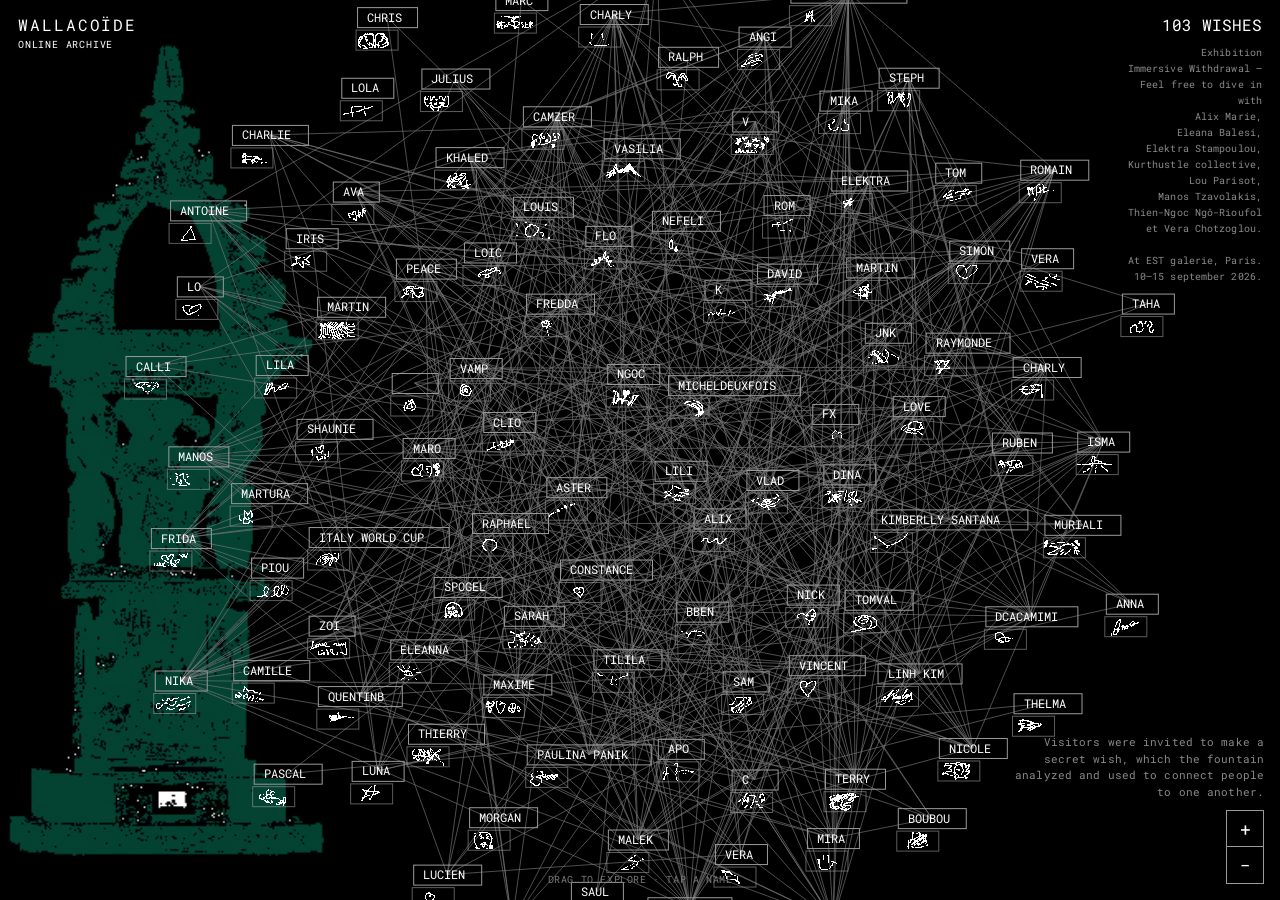
==== wallacoide/index.html @ bda1dd40 "Remove "THE WISHING FOUNTAIN" subtitle under the title Co-Authored-By: Claude Sonnet 5 <noreply@anth" ====
<!doctype html>
<html lang="en">
<head>
<meta charset="utf-8">
<meta name="viewport" content="width=device-width, initial-scale=1, maximum-scale=1, user-scalable=no">
<title>Wallacoïde — the wishing fountain</title>
<link rel="preconnect" href="https://fonts.gstatic.com" crossorigin>
<link rel="stylesheet" href="https://fonts.googleapis.com/css2?family=Roboto+Mono:wght@400;500&display=swap">
<style>
  :root { color-scheme: dark; }
  html, body { margin:0; padding:0; background:#000; color:#fff; overflow:hidden; height:100%; width:100%;
    font-family: "Roboto Mono", "Courier New", Consolas, Menlo, monospace; -webkit-tap-highlight-color: transparent; }
  #canvas { display:block; touch-action:none; cursor:grab; position:fixed; top:0; left:0; z-index:2; }
  #canvas.dragging { cursor:grabbing; }

  #titre {
    position:fixed; top:0; left:0; right:0; padding:14px 18px 10px;
    display:flex; justify-content:space-between; align-items:flex-start;
    pointer-events:none; z-index:5;
  }
  #titre h1 { margin:0; font-size:16px; font-weight:400; letter-spacing:0.12em; color:#fff; }
  #titre .sub { font-size:10px; color:#9a9a9a; letter-spacing:0.08em; margin-top:3px; }
  #titre .online { font-size:10px; color:#fff; letter-spacing:0.08em; margin-top:3px; }
  #compte { font-size:16px; color:#fff; text-align:right; white-space:nowrap; }
  #credits { font-size:10px; color:#8a8a8a; text-align:right; line-height:1.6; letter-spacing:0.01em;
    max-width:320px; margin-top:10px; }

  #fontaine {
    position:fixed; left:0; top:50%; transform:translateY(-50%);
    height:92vh; width:auto; max-width:42vw; object-fit:contain;
    pointer-events:none; z-index:1;
  }
  @media (max-width: 700px) {
    #fontaine { height:58vh; max-width:60vw; }
    #credits { max-width:170px; font-size:9px; }
  }

  #hint {
    position:fixed; bottom:14px; left:50%; transform:translateX(-50%);
    font-size:10px; color:#7a7a7a; letter-spacing:0.06em; pointer-events:none;
    transition:opacity .6s ease; z-index:5;
  }

  #note {
    position:fixed; bottom:100px; right:16px; z-index:5;
    font-size:11px; color:#8a8a8a; text-align:right; line-height:1.5;
    letter-spacing:0.01em; max-width:260px; pointer-events:none;
  }
  @media (max-width: 700px) {
    #note { max-width:160px; font-size:10px; bottom:90px; }
  }

  #zoom {
    position:fixed; bottom:16px; right:16px; z-index:5;
    display:flex; flex-direction:column; border:1px solid #9a9a9a;
  }
  #zoom button {
    width:36px; height:36px; background:#000; color:#fff; border:none;
    border-bottom:1px solid #9a9a9a; font-size:18px; font-family:inherit;
    cursor:pointer; display:flex; align-items:center; justify-content:center; padding:0;
  }
  #zoom button:last-child { border-bottom:none; }
  #zoom button:active { background:#9a9a9a; color:#000; }

  #panneau {
    position:fixed; inset:0; background:#000; z-index:10;
    display:none; flex-direction:column;
    -webkit-overflow-scrolling:touch;
  }
  #panneau.ouvert { display:flex; }
  #panneauScroll { flex:1; overflow-y:auto; padding:22px 22px 60px; }
  #panneauScroll::-webkit-scrollbar { width:0; }

  #retour {
    position:absolute; top:14px; left:14px; z-index:11;
    width:42px; height:42px; border:1px solid #9a9a9a; background:#000; color:#fff;
    font-size:18px; line-height:1; cursor:pointer; display:flex; align-items:center; justify-content:center;
  }
  #retour:active { background:#9a9a9a; color:#000; }

  .nomTitre { font-size:22px; letter-spacing:0.06em; text-align:center; margin:54px 0 26px; word-break:break-word; }

  .traceWrap { display:flex; justify-content:center; margin-bottom:34px; }
  #traceCanvas { border:1px solid #666; image-rendering: pixelated; }

  .sectionTitre { font-size:11px; letter-spacing:0.14em; color:#9a9a9a; text-align:center; margin:30px 0 16px; }

  .ligne { display:flex; align-items:baseline; justify-content:center; gap:14px; padding:9px 0;
    font-size:14px; letter-spacing:0.03em; color:inherit; text-decoration:none; cursor:pointer; }
  .ligne .n { text-align:right; min-width:0; }
  .ligne .p { font-size:17px; font-weight:400; min-width:44px; }
  .vide { text-align:center; color:#7a7a7a; font-size:12px; padding:10px 0 0; letter-spacing:0.08em; }

  .contact { text-align:center; font-size:11px; color:#8a8a8a; line-height:1.6;
    letter-spacing:0.02em; margin:0 auto 16px; max-width:340px; }

  .fontaine { text-align:center; margin-top:6px; }
  .fontaine .type { font-size:15px; margin-bottom:10px; }
  .fontaine .adr, .fontaine .com { font-size:13px; color:#9a9a9a; margin-bottom:4px; }
  .fontaine .gid { font-size:10px; color:#666; margin-top:14px; }

  @media (min-width: 620px) {
    #panneauScroll { max-width:520px; margin:0 auto; }
  }

  #contactOverlay {
    position:fixed; inset:0; background:rgba(0,0,0,0.8); z-index:20;
    display:none; align-items:center; justify-content:center; padding:20px;
  }
  #contactOverlay.ouvert { display:flex; }
  #contactBox { background:#000; border:1px solid #9a9a9a; padding:26px 22px; width:100%; max-width:360px; }
  #contactBox h2 { font-size:14px; font-weight:400; letter-spacing:0.08em; margin:0 0 10px; text-align:center; }
  #contactExplication { font-size:11px; color:#8a8a8a; text-align:center; line-height:1.5; margin:0 0 18px; }
  #contactBox label { display:block; font-size:10px; color:#9a9a9a; letter-spacing:0.08em; margin:14px 0 6px; }
  #contactBox input, #contactBox textarea {
    width:100%; background:#000; border:1px solid #666; color:#fff; font-family:inherit; font-size:13px;
    padding:8px; box-sizing:border-box;
  }
  #contactBox textarea { min-height:70px; resize:vertical; }
  #contactBox .boutons { display:flex; gap:10px; margin-top:18px; }
  #contactBox button {
    flex:1; background:#000; color:#fff; border:1px solid #9a9a9a; padding:10px; font-family:inherit;
    font-size:12px; letter-spacing:0.06em; cursor:pointer;
  }
  #contactBox button:active { background:#9a9a9a; color:#000; }
  #contactStatus { font-size:11px; color:#8a8a8a; text-align:center; margin-top:14px; min-height:14px; }
</style>
</head>
<body>

<canvas id="canvas"></canvas>

<img id="fontaine" src="[data-uri]" alt="">

<div id="titre">
  <div>
    <h1>WALLACOÏDE</h1>
    <div class="online">ONLINE ARCHIVE</div>
  </div>
  <div>
    <div id="compte"></div>
    <div id="credits">Exhibition<br>Immersive Withdrawal —<br>Feel free to dive in<br>
      with<br>
      Alix Marie,<br>
      Eleana Balesi,<br>
      Elektra Stampoulou,<br>
      Kurthustle collective,<br>
      Lou Parisot,<br>
      Manos Tzavolakis,<br>
      Thien-Ngoc Ngô-Rioufol<br>
      et Vera Chotzoglou.<br><br>
      At EST galerie, Paris.<br>
      10–15 september 2026.</div>
  </div>
</div>
<div id="hint">DRAG TO EXPLORE · TAP A NAME</div>
<div id="note">Visitors were invited to make a secret wish, which the fountain analyzed and used to connect people to one another.</div>
<div id="zoom">
  <button id="zoomIn" aria-label="zoom in">+</button>
  <button id="zoomOut" aria-label="zoom out">−</button>
</div>

<div id="panneau">
  <button id="retour" aria-label="back">‹</button>
  <div id="panneauScroll">
    <div class="nomTitre" id="pNom"></div>

    <div class="traceWrap"><canvas id="traceCanvas" width="200" height="120"></canvas></div>

    <div class="sectionTitre">RESONANCES WITH OTHERS</div>
    <div class="contact">Want to leave a message to the people you have the most resonance with — or find out if someone left one for you? Tap a name.</div>
    <div id="pMatchs"></div>

    <div class="sectionTitre">ATTRIBUTED FOUNTAIN</div>
    <div class="fontaine" id="pFontaine"></div>
  </div>
</div>

<div id="contactOverlay">
  <div id="contactBox">
    <h2 id="contactTitre"></h2>
    <div id="contactExplication">Your email and message will only reach this person if they've sent something too.</div>
    <label for="contactEmail">Your email</label>
    <input type="email" id="contactEmail" placeholder="you@email.com">
    <label for="contactMessage">Your message (optional)</label>
    <textarea id="contactMessage"></textarea>
    <div class="boutons">
      <button id="contactAnnuler" type="button">Cancel</button>
      <button id="contactEnvoyer" type="button">Send</button>
    </div>
    <div id="contactStatus"></div>
  </div>
</div>

<script>
const VOEUX = [
{"index":0,"nom":"LILI","trace_b64":"AAACAAAAAA4AAAAAOgAAAADiAAAAAIIDAAAAg14AAAAB4AMAgABAAwBsAMABAPyBcQAAjgAfAACQAeQDAGBogAMAMC/AAAD4sDsAAAyYDgAABgYAAAAADAEAAAAIAQAAAHgBAAAA0AMAAAAAAAAAAAAAAAAAAAAA","categories":[{"nom":"NATURE","pct":95},{"nom":"WORLDS FUTURE","pct":80},{"nom":"WORLD PEACE","pct":75},{"nom":"JUSTICE","pct":65},{"nom":"RESILIENCE","pct":50}],"fontaine":{"gid":450072165,"type":"FONTAINE BOIS","adresse":"CITE DEBERGUE","commune":"PARIS, 12TH ARRONDISSEMENT"}},
{"index":1,"nom":"ASTER","trace_b64":"AAAAAAAAAAAAAAAAAAAAAAAAEAAAAAAXAAAADAMAAABcAAAAABwAAAAAHAAAAIARAAAAwAAAAAAYAAAAADgAAAAAOAAAAAACAAAAgAIAAADgAAAAADAAAAAAEAAAAAAIAAAAAAwAAAAAAAAAAAAAAAAAAAAAAAAA","categories":[{"nom":"HAPPINESS","pct":100},{"nom":"JOY","pct":80},{"nom":"SELF LOVE","pct":60},{"nom":"PEACE","pct":50}],"fontaine":{"gid":450071497,"type":"FONTAINE PETILLANTE","adresse":"129S QUAI ANDRE CITROEN","commune":"PARIS, 15TH ARRONDISSEMENT"}},
{"index":2,"nom":"NGOC","trace_b64":"AAAAAAAAAAAAAAAAAAAAwAA3AADAA38AAIAHfwAAAAV/AAAADX8AAAANPwAAAAkfAACADA78AIAMDmYAgAhGNgCADAIUAMB8AxYAwPwBGgDAzh8LAMDGPw0AwMahBQDgw+ADAEDD4AIAYADwAwBAAHABAAAAIAEA","categories":[{"nom":"ABUNDANCE","pct":90},{"nom":"JOY","pct":80},{"nom":"CELEBRATION","pct":70},{"nom":"FREEDOM","pct":60}],"fontaine":{"gid":450071295,"type":"FONTAINE 2EN1","adresse":"QUAI DES CELESTINS","commune":"PARIS, 4TH ARRONDISSEMENT"}},
{"index":3,"nom":"ALIX","trace_b64":"AAAAAAAAAAAAAAAAAAAAAAAAAAAAAAAAAAAAAAAAAAAAAAAAGAAAAAA+4IABACLwwAAAI5hAAIAghCAAgGCGMAAAwIEZAAAAAA8AAAAAAAAAAAAAAAAAAAAAAAAAAAAAAAAAAAAAAAAAAAAAAAAAAAAAAAAAAAAA","categories":[{"nom":"ROMANTIC LOVE","pct":100}],"fontaine":{"gid":450077529,"type":"FONTAINE BOIS","adresse":"RUE MOUNET SULLY","commune":"PARIS, 20TH ARRONDISSEMENT"}},
{"index":4,"nom":"CLIO","trace_b64":"AAAAAAAAAAAAAAAAAAAAAAAAAAAAAAAIAAAAABgAAACAeAAAAMZ4AAAMjn4AAAzKGQAABL4JAAAEiw0AAMSKBwAAbI4AAAAc7AAAAA88AACAEQAAAMBgAwAAcMABAAAQAAAAAAAAAAAAAAAAAAAAAAAAAAAAAAAA","categories":[{"nom":"ROMANTIC LOVE","pct":100},{"nom":"HEALTH","pct":100},{"nom":"HUMANITY","pct":90},{"nom":"UNITY","pct":80},{"nom":"WORLD PEACE","pct":70},{"nom":"HOPE","pct":60}],"fontaine":{"gid":450072550,"type":"FONTAINE BOIS","adresse":"RUE DE JESSAINT","commune":"PARIS, 18TH ARRONDISSEMENT"}},
{"index":5,"nom":"MICHELDEUXFOIS","trace_b64":"AAAAAAAAAAAGAAAAwB8AAAB8cAAAAA7gAAAAA48BAACPOAMAALhjAgAA4M4GAACAmwUAAAA3BQAAAHwHAAAA8AYAAADgBAAAAOAEAAAAwAQAAADADwAAAMAPAAAAwA4AAADABwAAAPADAAAAWAEAAADAAAAAAEAA","categories":[{"nom":"CREATIVITY","pct":90},{"nom":"HOME","pct":85},{"nom":"FRIENDSHIP","pct":80},{"nom":"FAMILY","pct":60},{"nom":"IMAGINATION","pct":50}],"fontaine":{"gid":450085574,"type":"BORNE FONTAINE","adresse":"5 PLACE DU COLONEL FABIEN","commune":"PARIS, 19TH ARRONDISSEMENT"}},
{"index":6,"nom":"CONSTANCE","trace_b64":"AAAAAAAAAAAAAAAAAAAAAAAAAAAAACAAAAAAewAAAMDPAAAAYIwAAABggAAAAGCAAAAAQIgAAADAnAAAAIDBAAAAAEMAAAAAZgAAAAAsAAAAADgAAAAAGAAAAAAQAAAAAAAAAAAAAAAAAAAAAAAAAAAAAAAAAAAA","categories":[{"nom":"ROMANTIC LOVE","pct":100},{"nom":"CONNECTION","pct":60},{"nom":"HOPE","pct":40}],"fontaine":{"gid":450071236,"type":"FONTAINE POING D EAU","adresse":"50 BOULEVARD DAVOUT","commune":"PARIS, 20TH ARRONDISSEMENT"}},
{"index":7,"nom":"FREDDA","trace_b64":"AAAAAAAAAAAAAAAAAAAAAAA4AAAAAP4AAAAA9wAAAIBXAAAAgNwCAACAgQAAAADBAAAAAGEAAAAAvwEAAADsAAAAADAAAAAAEAAAAAAAAAAAAAAAAAAAIAAAAAAgAAAAACAAAAAAAAAAAAAAAAAAAEAAAAAAQAAA","categories":[{"nom":"ROMANTIC LOVE","pct":90},{"nom":"SELF LOVE","pct":75},{"nom":"IMAGINATION","pct":60},{"nom":"DREAM","pct":50}],"fontaine":{"gid":450085471,"type":"FONTAINE 2EN1","adresse":"RUE ARISTIDE MAILLOL","commune":"PARIS, 15TH ARRONDISSEMENT"}},
{"index":8,"nom":"VLAD","trace_b64":"AAAAwAAAAACAAQAAAAABAAAAAAEAAABgAAAYAjgAAAYGBgGAAfwBA+AA7gABwAD+gwCABwvDAAAMmSEAAJDwHAAAsB8HAABgUEAAAMDwMAAAgDkfAAAAbgAAAABAAAAAAEAAAAAAwAAAAAAAAAAAAAAAAAAAAAAA","categories":[{"nom":"AMBITION","pct":95},{"nom":"SUCCESS","pct":90},{"nom":"GROWTH","pct":80},{"nom":"STRENGTH","pct":75},{"nom":"COURAGE","pct":70}],"fontaine":{"gid":450072168,"type":"FONTAINE BOIS","adresse":"PARC DE BERCY","commune":"PARIS, 12TH ARRONDISSEMENT"}},
{"index":9,"nom":"RAPHAEL","trace_b64":"AAAAAAAAAAAAAACABwAAAOAfAAAAYHgAAAAwQAAAABjAAAAAGIABAAAIAAEAAAgAAQAADAABAAAEAAEAAAwAAQAACIABAAAIgAAAABjAAAAAMGAAAABgMAAAAMAfAAAAAAAAAAAAAAAAAAAAAAAAAAAAAAAAAAAA","categories":[{"nom":"CALM","pct":95},{"nom":"PEACE","pct":90},{"nom":"BALANCE","pct":80},{"nom":"SILENCE","pct":75},{"nom":"HEALING","pct":60}],"fontaine":{"gid":450071284,"type":"FONTAINE ARCEAU","adresse":"12F PLACE DE LA REPUBLIQUE","commune":"PARIS, 10TH ARRONDISSEMENT"}},
{"index":10,"nom":"K","trace_b64":"AAAAAAAAAAAAAAAAAAAAAAAAAAAAAAAAAAAAAAAAAAAAAAAAgAEAAACAAAIAAIAAAgAAgAADAGBIADEA8EzyOQCAah8JAJgxgQAACCCAAAAIIAAAAAAAAAAAAAAAAAAAAAAAAAAAAAAAAAAAAAAAAAAAAAAAAAAA","categories":[{"nom":"ART","pct":90},{"nom":"CREATIVITY","pct":70},{"nom":"TRAVEL","pct":60},{"nom":"EXPLORATION","pct":50}],"fontaine":{"gid":450071810,"type":"FONTAINE BOIS","adresse":"11F RUE DE NAVARRE","commune":"PARIS, 5TH ARRONDISSEMENT"}},
{"index":11,"nom":"BBEN","trace_b64":"AAAAAAAAAAAAAAAAAAAAAAAAAAAAAAAAAAAAAAAAAAAUAABggN8BACDBAAcAAEQADAAAbAAQAAAwAAAAADAfAAAAEOADAAAQAAAAAAgAAAAAAAAAAAAAAAAAAAAAAAAAAAAAAAAAAAAAAAAAAAAAAAAAAAAAAAAA","categories":[{"nom":"MONEY","pct":100}],"fontaine":{"gid":450071237,"type":"FONTAINE POING D EAU","adresse":"66 BOULEVARD DAVOUT","commune":"PARIS, 20TH ARRONDISSEMENT"}},
{"index":12,"nom":"VAMP","trace_b64":"AAAAAAAAAAAAAABgAAAAAHAAAAAAmAEAAADoBwAAAGwMAAAANAgAAACUEQAAANQTAAAAVDIAAADcIgAAANQzAAAANBMAAADkEQAAAAwYAAAAOAgAAADgDwAAAAAAAAAAAAAAAAAAAAAAAAAAAAAAAAAAAAAAAAAA","categories":[{"nom":"ABUNDANCE","pct":100},{"nom":"MONEY","pct":80},{"nom":"SECURITY","pct":70}],"fontaine":{"gid":450072560,"type":"FONTAINE BOIS","adresse":"SQUARE DE LA BUTTE DU CHAPEAU ROUGE","commune":"PARIS, 19TH ARRONDISSEMENT"}},
{"index":13,"nom":"FX","trace_b64":"AAAAAAAAAAAAAAAAAAAAAACAAAAAAEABAAAAIBgAAAAgHAAAABAkAAAAAAAAAAAQIAAAABAgAAAAECAAAAAQIAAAABAAAAAAMAAAAAAAAAAAAAAAAAAAAAAAAAAAAAAAAAAAAAAAAAAAAAAAAAAAAAAAAAAAAAAA","categories":[{"nom":"DISCOVERY","pct":90},{"nom":"CURIOSITY","pct":85},{"nom":"MEANING OF LIFE","pct":75},{"nom":"TRUTH","pct":60},{"nom":"HOME","pct":50}],"fontaine":{"gid":450085263,"type":"FONTAINE 2EN1","adresse":"100 RUE DE LA FONTAINE AU ROI","commune":"PARIS, 11TH ARRONDISSEMENT"}},
{"index":14,"nom":"SARAH","trace_b64":"AAAAAAAAABAAAMAAEAAAwAMQAAAABh8CAAAEAQIAAHADAgAA0AYhAADwgGEAAGaAIAAAhEEwBAAEZhgGAIQPBA4AhAkGCgAEZYQMAAK/wBzwA7BANhAA4MACEAAggAMQICAIABAgMBgAMDwfIAAgDAVAAGAEAQAA","categories":[{"nom":"MUSIC","pct":100},{"nom":"AMBITION","pct":90},{"nom":"SUCCESS","pct":80},{"nom":"FREEDOM","pct":75},{"nom":"DREAM","pct":70},{"nom":"CREATIVITY","pct":60}],"fontaine":{"gid":450071920,"type":"FONTAINE BOIS","adresse":"2B RUE ROBERT BLACHE","commune":"PARIS, 10TH ARRONDISSEMENT"}},
{"index":15,"nom":"FLO","trace_b64":"AAAAAAAAAAAAAAAAEAAAAAAYAAAAABgAAAAAHAAAAAAUAAAAABQAAAAAzAAAACBMAAAA4OwAAADgugAAAM5jAAAAjmEGAADKYAcAAE7gBwAAbIACAAA8gAAAgByAAADAB4ABAMABABEAAAAAHgAAAAAGAAAAAAAA","categories":[{"nom":"KNOWLEDGE","pct":90},{"nom":"UNDERSTANDING","pct":85},{"nom":"CURIOSITY","pct":80},{"nom":"UNCERTAINTY","pct":75},{"nom":"HOPE","pct":70},{"nom":"WISDOM","pct":65},{"nom":"AMBITION","pct":60}],"fontaine":{"gid":450072166,"type":"FONTAINE BOIS","adresse":"40F BOULEVARD DE LA BASTILLE","commune":"PARIS, 12TH ARRONDISSEMENT"}},
{"index":16,"nom":"NICK","trace_b64":"AAAAAAAAAAAHAAAAgA0AAADACAAAACAIAAAAIBAAAOARHAAAGBsUAAAMDhIAAAQ8FwAABAgfAAAMAAgAAPAHCgAAAAwHAAAAGAcAAADgAwAAAKAAAAAAQAAAAABAAAAAACAAAAAAQAAAAABgAAAAAAAAAAAAAAAA","categories":[{"nom":"ROMANTIC LOVE","pct":90}],"fontaine":{"gid":450072209,"type":"FONTAINE BOIS","adresse":"57F RUE DE CROULEBARBE","commune":"PARIS, 13TH ARRONDISSEMENT"}},
{"index":17,"nom":"MARO","trace_b64":"AAAAAAAAAAAADgAAAMALAAAOQA8AAAvAGwAAic8XAIAI2R8AmAjQDwBsiBEHAMaIEQcAwoQwBACCBBAcAAMCER4AAwITHwADAhAPAAIDGAwABgIIBQD8AwgHAAAGhAMAAAwEAAAAAAAAAAAAAAAAAAAAAAAAAAAA","categories":[{"nom":"ROMANTIC LOVE","pct":100},{"nom":"CONNECTION","pct":70},{"nom":"KINDNESS","pct":60}],"fontaine":{"gid":450080640,"type":"FONTAINE BOIS","adresse":"RUE D ALSACE","commune":"PARIS, 10TH ARRONDISSEMENT"}},
{"index":18,"nom":"DAVID","trace_b64":"AAAAAAIAAAAAAwAAAIADAACA4gcAAIj/BQAA7D8AAAD+DwAAAP0BAAACHwAAgIcHAAAAvgcAAADEAwAAACwHAAAADAcAAADuAQAAgD0BAADAEwEAAAAwAQAAALAAAAAAgAAAAACAAAAAAIAAAAAAAAAAAAAAAAAA","categories":[{"nom":"TRAVEL","pct":95},{"nom":"ADVENTURE","pct":85},{"nom":"EXPLORATION","pct":75},{"nom":"FREEDOM","pct":60}],"fontaine":{"gid":450071872,"type":"FONTAINE BOIS","adresse":"PLACE DE LA REP DOMINICAINE","commune":"PARIS, 8TH ARRONDISSEMENT"}},
{"index":19,"nom":"TILILA","trace_b64":"MAAAAARgAAAABMADAAAGAAQAAAMAAAjgAAAACBgAAAAIBAAAAAQDAAAAhAAAAABEAAAAAAQAAAAABAAAAAAEAAAAAAIAAAAAjAAAAAAEAAAAAAAAAAAAAAAAAAAAAAAAAAAAAAAAAAAAAAAAAAAAAAAAAAAAAAAA","categories":[{"nom":"SUCCESS","pct":100},{"nom":"AMBITION","pct":80},{"nom":"ABUNDANCE","pct":60}],"fontaine":{"gid":450072169,"type":"FONTAINE BOIS","adresse":"PARC DE BERCY","commune":"PARIS, 12TH ARRONDISSEMENT"}},
{"index":20,"nom":"LOIC","trace_b64":"AAAAAAAAAADAAQAAALgBAAAAmAEAAMCNAQAAcMcPAAAscAgAAAQYCAAAAwwQAIAABxgAwP0BAADAIwEAAEBhAQAAwCADAAAA4AEAAABgAQAAAAAAAAAAAAAAAAAAAAAAAAAAAAAAAAAAAAAAAAAAAAAAAAAAAAAA","categories":[{"nom":"NATURE","pct":90},{"nom":"ANIMALS","pct":90},{"nom":"EXPLORATION","pct":80},{"nom":"ADVENTURE","pct":70},{"nom":"CURIOSITY","pct":60},{"nom":"FREEDOM","pct":50}],"fontaine":{"gid":450071823,"type":"FONTAINE BOIS","adresse":"SQUARE TARAS CHEVTCHENKO","commune":"PARIS, 6TH ARRONDISSEMENT"}},
{"index":21,"nom":"DINA","trace_b64":"AAAAAAAAAAAAAAAAgAAAAADggAPwgJ/AAsAAgHgCcABDJAJYmEEkAiz6QDICAD5HEgMA/EEGAQBcQIQBQPwgiABAOiGwAEA7I+4GYDkgCw+gZyCJPeBsgAxnYEAABAYAAAAEBAAAAAAAAAAAGAAAAAAQAAAAAAAA","categories":[{"nom":"ROMANTIC LOVE","pct":100},{"nom":"BEAUTY","pct":70},{"nom":"CONNECTION","pct":60},{"nom":"DREAM","pct":50},{"nom":"ETERNITY","pct":40}],"fontaine":{"gid":450025566,"type":"FONTAINE BOIS","adresse":"18F ROUTE CEINTURE LAC DAUMESNIL","commune":"PARIS, 12TH ARRONDISSEMENT"}},
{"index":22,"nom":"SPOGEL","trace_b64":"AAAAAAAAAAAAAAAAHwAAAMBxAAAAYMABAAAggAEAADAAAwAAEAwCAADYHwQAAGgXBAAA6B0MAADIBAgAAAhwCAAACH4IAADI6wgAAMj6GAAA2B8YAABY1xkAABhvGQAAeHsLAACccQcAAJgxAgAAmAEAAAAAAAAA","categories":[{"nom":"UNIVERSE","pct":90},{"nom":"HOPE","pct":85},{"nom":"WORLDS FUTURE","pct":80},{"nom":"FEAR","pct":75},{"nom":"KNOWLEDGE","pct":65},{"nom":"TRUTH","pct":60}],"fontaine":{"gid":450071753,"type":"FONTAINE BOIS","adresse":"SQUARE JEAN XXIII","commune":"PARIS, 4TH ARRONDISSEMENT"}},
{"index":23,"nom":"NEFELI","trace_b64":"AAAAAAAAAAAAAAAAAAAAAAAAAAAAAAAAAAAACAAAAAAIAAAAABwAAAAAHAAAAAAWAAAAABIAAAAAEgAAAAASAAAAABIAAAAAEgAAAAASAQAAAJIBAAAAlgEAAACcAQAAAMADAAAAwAMAAADAAQAAAIABAAAAAAAA","categories":[{"nom":"JUSTICE","pct":95},{"nom":"COMMUNITY","pct":90},{"nom":"ABUNDANCE","pct":90},{"nom":"EQUALITY","pct":85},{"nom":"HUMANITY","pct":85},{"nom":"UNITY","pct":80},{"nom":"KINDNESS","pct":75},{"nom":"NATURE","pct":70},{"nom":"HEALTH","pct":65}],"fontaine":{"gid":450071235,"type":"FONTAINE POING D EAU","adresse":"111 RUE SAINT BLAISE","commune":"PARIS, 20TH ARRONDISSEMENT"}},
{"index":24,"nom":"SAM","trace_b64":"AAAAAAAAAAAAAADg7w4AADC4DwAAEJAMAAAQEA4AAAAYDgAACAwfAAAIBhUAAAQGEQAABpcZAAAG/QgAwIMZBgAA4AwCAAAwxgAAgB0jAAAADxEAAAAHGQAAAIMNAAAAgQQAAACjBgAAACYCAAAAVAMAAAAYAQAA","categories":[{"nom":"FREEDOM","pct":95},{"nom":"ADVENTURE","pct":90},{"nom":"NATURE","pct":85},{"nom":"ANIMALS","pct":85},{"nom":"ESCAPE","pct":80},{"nom":"DREAM","pct":75},{"nom":"EXPLORATION","pct":70}],"fontaine":{"gid":450072303,"type":"FONTAINE BOIS","adresse":"RUE DES THERMOPYLES","commune":"PARIS, 14TH ARRONDISSEMENT"}},
{"index":25,"nom":" ","trace_b64":"AAAAAAAAAAAAAAAAAAAAAAAYAAAAAB0AAAAANwAAAMA3AAAAYDwAAABgbgAAACBLAAAAMMkAAACQiAAAAJCYAAAA2JgAAADYzAAAANBHAAAAEHAAAAAwGAAAAOAPAAAAAAAAAAAAAAAAAAAAAAAAAAAAAAAAAAAA","categories":[{"nom":"ROMANTIC LOVE","pct":50},{"nom":"FRIENDSHIP","pct":50},{"nom":"FAMILY","pct":50},{"nom":"CHILDREN","pct":50},{"nom":"PARENTS","pct":50}],"fontaine":{"gid":450072575,"type":"FONTAINE BOIS","adresse":"PARC DES BUTTES CHAUMONT","commune":"PARIS, 19TH ARRONDISSEMENT"}},
{"index":26,"nom":"JNK","trace_b64":"AAAAAAAAAAAAAAAAAAAAAAAQAAAABjAAAAAPYAAAgDNAAACAIsAAAIDGogAAYIbZAgDgT4IMAEA+gjAAADiMQAAAMJCAABhwUAADAPBQAAIAUCEAAgDgIQACAOAjAAAA4HMAAIAgTwAAgBgAAACADAAAAAAAAAAA","categories":[{"nom":"WORLD PEACE","pct":100},{"nom":"PEACE","pct":90},{"nom":"UNITY","pct":85},{"nom":"HUMANITY","pct":80},{"nom":"SOLIDARITY","pct":75},{"nom":"HOPE","pct":70}],"fontaine":{"gid":450072164,"type":"FONTAINE BOIS","adresse":"CITE DEBERGUE","commune":"PARIS, 12TH ARRONDISSEMENT"}},
{"index":27,"nom":"MAXIME","trace_b64":"AAAAAAAAAAAAAAAAAAAA8OMDAAAwZgIAAHAsDAAA+C0+8AB4J2aoATgmQygBICcgIAH4IyAkDfAgICQd4CAgphWgQRD+FSBBEJIgQMEQkiTggRi2HOCACOwYwIAFcADAAAIwAAAAAgAAAAAAAAAAAAAAAAAAAAAA","categories":[{"nom":"ROMANTIC LOVE","pct":100},{"nom":"CONNECTION","pct":60},{"nom":"HOPE","pct":50},{"nom":"DREAM","pct":30}],"fontaine":{"gid":450077722,"type":"FONTAINE BOIS","adresse":"AVENUE TRANSVERSALE","commune":"PARIS, 14TH ARRONDISSEMENT"}},
{"index":28,"nom":"LOUIS","trace_b64":"AAAAAAAAAAAAAAAwAAAACAAAAAAMAAwAAhgADwADEABzAAEQwIEAABDgAAEAAGAAAwAAMAACAAAwAAIAABAAAgAAEAADAAAQAAEAABCAOQAAEIBgAAAQQEAAADBgQAAYIDBgAABgDmAAAMADIAAAAAAAGAAAACAY","categories":[{"nom":"DISCOVERY","pct":95},{"nom":"EXPLORATION","pct":90},{"nom":"CURIOSITY","pct":85},{"nom":"ADVENTURE","pct":80},{"nom":"DREAM","pct":75},{"nom":"HOPE","pct":70},{"nom":"INDEPENDENCE","pct":60},{"nom":"IMAGINATION","pct":55}],"fontaine":{"gid":450071756,"type":"FONTAINE BOIS","adresse":"21 RUE DES BLANCS MANTEAUX","commune":"PARIS, 4TH ARRONDISSEMENT"}},
{"index":29,"nom":"TOMVAL","trace_b64":"AAAAAAAAAAAAAAAAfwAAAGDZAwAAOA8OAACMeRgAAMTAMAAAZLxgAAAiYkMAACJDggAAI2CGAABDIIQAAMMxhAAABg+EAAAMAIQAABwAhgAAMADCAABgAGIAAIABOQAAAN4HAAAA8AMAAIAfAAAA/AAAAMAHAAAA","categories":[{"nom":"AMBITION","pct":95},{"nom":"SUCCESS","pct":90},{"nom":"LEGACY","pct":60}],"fontaine":{"gid":450025542,"type":"FONTAINE BOIS","adresse":"AVENUE DE GRAVELLE","commune":"PARIS, 12TH ARRONDISSEMENT"}},
{"index":30,"nom":"ITALY WORLD CUP","trace_b64":"AAAAAAAAAAAAAAAAADgAAAAYJgAAgGcgAABgwCAAABCAIAAAiIcgAABoyycAAKT/LQAA8N8ZAADKzRgAAAmrCAAAiaUMAIB4ZAQAgCBTAACAgFEAAIBgMAAAAB8wAAAAADAAAAAAAAAAAAAAAAAAAAAAAAAAAAAA","categories":[{"nom":"CELEBRATION","pct":90},{"nom":"JOY","pct":80},{"nom":"ADVENTURE","pct":70},{"nom":"AMBITION","pct":60}],"fontaine":{"gid":450071822,"type":"FONTAINE BOIS","adresse":"91B RUE DU MONTPARNASSE","commune":"PARIS, 6TH ARRONDISSEMENT"}},
{"index":31,"nom":"ROM","trace_b64":"AAAAHAAAAAAGAAAABAMAAADAAAAA4GAAAAAgGAAAAG4OAAAA/wEAAABBAAAAAEEAAAAAQAAAAAAAAAAAAAAAAAAAAAAAAAAA4QMAAAAfBgAAAAAEAAAAAAAAAAAAAAAAAAAAAAAAAAAAAAAAAAAAAAAAAAAAAAAA","categories":[{"nom":"NOSTALGIA","pct":50},{"nom":"GRIEF","pct":40},{"nom":"LONELINESS","pct":30}],"fontaine":{"gid":450071809,"type":"FONTAINE BOIS","adresse":"RUE DES ARENES","commune":"PARIS, 5TH ARRONDISSEMENT"}},
{"index":32,"nom":"APO","trace_b64":"AAAOAAAAAAgAAAAACQAAAAAIAAAAAAgAAAAABAAAAAMAAAAAAQQAAAABBAAAAAEAAAAAAYRbAEABKkAPIAEEAAYgAgDQAaAHBAoAgAECAACAAAAAAMAABAAAQAAAAABAAAQAAGAABAAAYAAAAABgAAQAAAAACAAA","categories":[{"nom":"PEACE","pct":100},{"nom":"CALM","pct":90},{"nom":"BALANCE","pct":80},{"nom":"SILENCE","pct":70},{"nom":"WORLD PEACE","pct":65}],"fontaine":{"gid":450071918,"type":"FONTAINE BOIS","adresse":"SQUARE ALBAN SATRAGNE","commune":"PARIS, 10TH ARRONDISSEMENT"}},
{"index":33,"nom":"PEACE","trace_b64":"AAAAAAAAAAAAAAAAAAAAAAAAAAAAwAcAAAD4CwAAADzCBwAA/n0PAACfBw0AgAUBBACA1AEEAACMAwYAgNz+AQAARYYHAAAXBw4AAB4FCQAAAQwIAIABmQwAwADxBwBgAMMAADgABgAAAAAAAAAAAAAAAAAAAAAA","categories":[{"nom":"ROMANTIC LOVE","pct":100},{"nom":"CONNECTION","pct":70},{"nom":"KINDNESS","pct":60}],"fontaine":{"gid":450071811,"type":"FONTAINE BOIS","adresse":"19F SQUARE PAUL LANGEVIN","commune":"PARIS, 5TH ARRONDISSEMENT"}},
{"index":34,"nom":"LOVE","trace_b64":"AAAAAAAAAPABAAAADB4AAAAGHwAAAAMIAACAARgAACABGAAAmAAYAACEACQAAKIANAAA0QF0AACRP3gAAEnsDwAAxHMAAAB+gAAAADAAAwAA4AsEAAAA9BgAAAAAPwAAAAAwAAAAAAAAAAAAAAAAAAAAAAAAAAAA","categories":[{"nom":"ROMANTIC LOVE","pct":100},{"nom":"MONEY","pct":80}],"fontaine":{"gid":450072079,"type":"FONTAINE BOIS","adresse":"PARC DE BAGATELLE","commune":"PARIS, 16TH ARRONDISSEMENT"}},
{"index":35,"nom":"ELEANNA","trace_b64":"AAAAAAAAAAAAAAAQAAAAwBAYAACAIQgAAAAhCAAAAEIEBAAABAQGAAAMgAEAAJgHAAAA8B8AAABAMAAAAEAhfAAAACgAAADASQAAgAdHAAAAAH8AAAAAAAAAAEAAAAAAYAACAAAwAAIAAAgEBAAAAAAAAAAAAAAA","categories":[{"nom":"HAPPINESS","pct":100},{"nom":"JOY","pct":90},{"nom":"PEACE","pct":60}],"fontaine":{"gid":450080155,"type":"FONTAINE PETILLANTE","adresse":"BOULEVARD VOLTAIRE","commune":"PARIS, 11TH ARRONDISSEMENT"}},
{"index":36,"nom":"VASILIA","trace_b64":"AAAAAAAAAAACAAAAAAYAABgABwAAGIAHAAAUwA8AABzADwAAHOAfAAA69D8AADb/PwAAf+97AIDn/3kAwOb38QB4zxvgAZh/DKAD4A8A4AL4AgCABuwCAAAMfAAAABhgAAAAEDAAAAAAAAAAAAAAAAAAAAAAAAAA","categories":[{"nom":"FREEDOM","pct":100},{"nom":"INDEPENDENCE","pct":90},{"nom":"PEACE","pct":70},{"nom":"ESCAPE","pct":60},{"nom":"STRENGTH","pct":50}],"fontaine":{"gid":450072350,"type":"FONTAINE BOIS","adresse":"124 AVENUE FELIX FAURE","commune":"PARIS, 15TH ARRONDISSEMENT"}},
{"index":37,"nom":"VINCENT","trace_b64":"AAAAAAAAAAAAAABAAAEAAPDBBgAAGDIEAAAIHgQAAAgOBAAACAYEAAAIAgQAAAgDAgAACAMCAAAYAAIAABAAAQAAMIABAAAwgAAAAGBAAAAAQEAAAADAIAAAAIAwAAAAABEAAAAACwAAAAAKAAAAAAwAAAAADAAA","categories":[{"nom":"HAPPINESS","pct":100},{"nom":"JOY","pct":90},{"nom":"HOPE","pct":70}],"fontaine":{"gid":450080587,"type":"FONTAINE ARCEAU","adresse":"12 RUE GEORGES THILL","commune":"PARIS, 19TH ARRONDISSEMENT"}},
{"index":38,"nom":"SHAUNIE","trace_b64":"AAAAAAAAAAAAAAAAAAAAAAAABwAAAIAFAAAA+AQAAADsBAAAAIgEAACAiAAAAIAYAgAAwBACAADAIIMAAMDggQAAgICBAACAAIEAAIAAmAAAgACQAAAAAK4AAAAYywAAABgaAAAAkBsAAACQDAAAAPAAAAAAIAAA","categories":[{"nom":"GROWTH","pct":60},{"nom":"NEW BEGINNING","pct":50},{"nom":"SELF LOVE","pct":40},{"nom":"FREEDOM","pct":30}],"fontaine":{"gid":450071922,"type":"FONTAINE BOIS","adresse":"8 RUE DES RECOLLETS","commune":"PARIS, 10TH ARRONDISSEMENT"}},
{"index":39,"nom":"MARTIN","trace_b64":"AAAAAAAAAAAAAAAAAAAAAABAAAAAAGAAAAAAYAAAAAB/AAAAYHkAAABgOQAAAMBsAAAA4F4AAAD+SwAAAOMdAACAQHACAIBB8AMAAEP9AQAAfjQAAABQPgAAAPA/AAAAYDkAAABAPwAAAEAQAAAAQDAAAAAAMAAA","categories":[{"nom":"HEALING","pct":95},{"nom":"HEALTH","pct":90},{"nom":"JOY","pct":85},{"nom":"HOPE","pct":80},{"nom":"PEACE","pct":75},{"nom":"CALM","pct":70},{"nom":"STRENGTH","pct":65},{"nom":"HAPPINESS","pct":60}],"fontaine":{"gid":450071827,"type":"FONTAINE BOIS","adresse":"6F PLACE DU PRESIDENT MITHOUARD","commune":"PARIS, 7TH ARRONDISSEMENT"}},
{"index":40,"nom":"PAULINA PANIK","trace_b64":"AAAAAAAAAAAAAAAAAAAAADwAAAAA5AAAAADAAAAAIIAAAAAQAAYAABCABXMAEPj0fwAwpt9uAMARfzkAQD63HQAgcGgLADBAGA4ACEAAAAAIQAAAAAhAAAAAGEAAAAAwIAAAAGAQAAAAwBgAAACADwAAAAAAAAAA","categories":[{"nom":"PEACE","pct":100},{"nom":"ROMANTIC LOVE","pct":100},{"nom":"SECURITY","pct":95},{"nom":"HEALTH","pct":90},{"nom":"MONEY","pct":90},{"nom":"ABUNDANCE","pct":85},{"nom":"WORLD PEACE","pct":80}],"fontaine":{"gid":450085237,"type":"FONTAINE 2EN1","adresse":"PLACE DU CARDINAL LAVIGERIE","commune":"PARIS, 12TH ARRONDISSEMENT"}},
{"index":41,"nom":"KHALED","trace_b64":"AAAAAAAAAAAAAAAAEAAAAAAcPgAAABAjAABAkBcAAGDwEAAAYDgoAAAwHicAALDOMwAAaOcRAAC4+xgAAGhHyQAA/L9FAAB4wcIAAJiBQwAAUEBDAABwoMMGAGgYwwcAuAXwAQAYB/4AABAP4AEAgH6wAQBAAJwB","categories":[{"nom":"ROMANTIC LOVE","pct":95},{"nom":"SUCCESS","pct":90},{"nom":"PEACE","pct":90},{"nom":"MONEY","pct":85},{"nom":"AMBITION","pct":80},{"nom":"CAREER","pct":75},{"nom":"ART","pct":70}],"fontaine":{"gid":450072073,"type":"FONTAINE BOIS","adresse":"PARC DE BAGATELLE","commune":"PARIS, 16TH ARRONDISSEMENT"}},
{"index":42,"nom":"KIMBERLLY SANTANA","trace_b64":"AAAAABAAAAAACAAAAAAICAAAAAwYAAAABhgAAAACMAAAAAHgAACAAIABAMAAAAMAMAAABgAYAAAMAAwAABgABwAAMIABAABgcAAAAMAcAAAAgAcAAAAAAQAAAIABAADg/wAAAD4AAAAABgAAAAAAAAAAAAAAAAAA","categories":[{"nom":"MONEY","pct":90},{"nom":"SECURITY","pct":85},{"nom":"PEACE","pct":80},{"nom":"ABUNDANCE","pct":75},{"nom":"FREEDOM","pct":70},{"nom":"WORRY","pct":65},{"nom":"ROMANTIC LOVE","pct":60},{"nom":"CAREER","pct":55}],"fontaine":{"gid":450072255,"type":"FONTAINE BOIS","adresse":"MAIL DE BIEVRE","commune":"PARIS, 13TH ARRONDISSEMENT"}},
{"index":43,"nom":"ZOI","trace_b64":"AAAAAAAAAAAAABgAAAAAGAABABAIgAMGFQikAi4ViO8C6x/I+gH4EsieARAQyAMfABD0AAAAEBwAAAAgBgBOACACAOIAIAAwpgAgAAKkACAAQnzAIADCzJAjAPKMESYA3gwbOAAAAAwAAAAAAAAAAAAAAAAAAAAA","categories":[{"nom":"HAPPINESS","pct":95},{"nom":"JOY","pct":90},{"nom":"SELF LOVE","pct":85},{"nom":"PEACE","pct":75},{"nom":"ROMANTIC LOVE","pct":60}],"fontaine":{"gid":450071878,"type":"FONTAINE BOIS","adresse":"PARC MONCEAU","commune":"PARIS, 8TH ARRONDISSEMENT"}},
{"index":44,"nom":"V","trace_b64":"AAAAAAAAAAAAAQDsAAALMH0AAQ2wfYABHeAZ8AEf4BHhDxbgAdEBFOADMQMc8IABIAh48A/gAGDwbuAAYMDn5wEAQEfHAQDgheMAAOCA8QAAIADZAMAAwMAAwAEAQABAiREAANDNmQAA2M8JAQB4u38BADAQAAAA","categories":[{"nom":"DREAM","pct":95},{"nom":"AMBITION","pct":90},{"nom":"HOME","pct":85},{"nom":"TRAVEL","pct":80},{"nom":"ROMANTIC LOVE","pct":75},{"nom":"NEW BEGINNING","pct":70},{"nom":"ADVENTURE","pct":65},{"nom":"FREEDOM","pct":60},{"nom":"SUCCESS","pct":55},{"nom":"CREATIVITY","pct":50}],"fontaine":{"gid":450071806,"type":"FONTAINE BOIS","adresse":"9F QUAI SAINT BERNARD","commune":"PARIS, 5TH ARRONDISSEMENT"}},
{"index":45,"nom":"C","trace_b64":"AMAAQAAAYADwAAAgfpAAADDGiAAAMMAYAACQQRgBAJRBAAEAyiFAAQCpIeABgPkh4AHA2KFjAADEIGAAAIQwIAAABBAAAAAEEAcAAIAJ/gAAwAgMAABgBAAAADAMeAAAEAAAAAAAAAAAAAAAAAAAAAAAAAAAAAAA","categories":[{"nom":"NEW BEGINNING","pct":100},{"nom":"ROMANTIC LOVE","pct":95},{"nom":"REBIRTH","pct":90},{"nom":"GROWTH","pct":80},{"nom":"BALANCE","pct":70}],"fontaine":{"gid":450071745,"type":"FONTAINE BOIS","adresse":"10 RUE DES ROSIERS","commune":"PARIS, 4TH ARRONDISSEMENT"}},
{"index":46,"nom":"MARTIN","trace_b64":"AAAAAAAAwBgAAABoDScAmLWUJxC429qjGXhry2ME+D7tRyDw/faqP1D8u34A2L3+bADQtVp5AFjV19ExWHWRIg5YVbVmAFBVLU0AUNUr2R9QhWpwAECnSmIAGK/aRwBooHfCAewAXUY/NAfUBADWmbMIABiA5gEA","categories":[{"nom":"HEALTH","pct":100},{"nom":"FAMILY","pct":90},{"nom":"LONGEVITY","pct":60}],"fontaine":{"gid":450071733,"type":"FONTAINE BOIS","adresse":"SQUARE DU VERT GALANT","commune":"PARIS, 1ST ARRONDISSEMENT"}},
{"index":47,"nom":"RAYMONDE","trace_b64":"AAAAAAAAAAAAAAAAAAAAAAAAAAAAAIcAAADo4wAAAN9/AAAA1mQAAABMJAAAACg0AAAAOBwAAAAQGAAAADgYAAAAKCwAAAAoxAAAAPz/AAAATgAAAADEAQAAAOAAAAAAYAAAAABAAAAAAGAAAAAAMAAAAAAAAAAA","categories":[{"nom":"MORTALITY","pct":90},{"nom":"MONEY","pct":80},{"nom":"CHILDREN","pct":50},{"nom":"PARENTS","pct":50}],"fontaine":{"gid":450071826,"type":"FONTAINE BOIS","adresse":"SQUARE DE L ABBE ESQUERRE","commune":"PARIS, 7TH ARRONDISSEMENT"}},
{"index":48,"nom":"THIERRY","trace_b64":"AABAAACAb8CAAUC8wIABIDhZQQEwaFvgABDIXnIAENi9GgAQlDkMABCUsz4AcIazLwDg/3FbAIDlv1MA4ATjYQCgCWWhAGAJycEAAI94jQAApjAQAABmOEAAAAAYAAEAABwABAAAHAAIAAAAAAAAAAAACAAAAAAI","categories":[{"nom":"FRIENDSHIP","pct":95},{"nom":"CONNECTION","pct":85},{"nom":"HOPE","pct":75},{"nom":"GRATITUDE","pct":60}],"fontaine":{"gid":450085255,"type":"FONTAINE 2EN1","adresse":"14 RUE EMILIO CASTELAR","commune":"PARIS, 12TH ARRONDISSEMENT"}},
{"index":49,"nom":"CAMZER","trace_b64":"AAAAAAAAAAAAAAAAAAAAAAD4gQcAAAzBDAAcBkIYAGQGRhAAxgbEGQACNYwJAAItiAkAAjsICAACAggMADKCiQMALMLpAQAuwg0AABqCBwAADwIGAAAPwQEAAI898AAAjwzgAAAPAOAAAAYA4AAABgBgAAAEAMAA","categories":[{"nom":"ROMANTIC LOVE","pct":100},{"nom":"HAPPINESS","pct":80},{"nom":"JOY","pct":80},{"nom":"BEAUTY","pct":50},{"nom":"HOPE","pct":40}],"fontaine":{"gid":450071751,"type":"FONTAINE BOIS","adresse":"SQUARE DE LA TOUR SAINT JACQUES","commune":"PARIS, 4TH ARRONDISSEMENT"}},
{"index":50,"nom":"LINH KIM","trace_b64":"AAAAAAAAAAAAAAAAEDAAAMAYEAAAwBQYAABgCBgAADAEDAIAEAIMAgC4AQQDANwEcgMArgb7AwCV+tkCwIx5/QLghn83AiDDfxsCsMMBAAL4QQAAB4AAAIsAwAC8wAAAAAMwAAAAHggAAAAwBgAAAMABAAAAAAAA","categories":[{"nom":"AMBITION","pct":100},{"nom":"MONEY","pct":100},{"nom":"SUCCESS","pct":100},{"nom":"PARENTS","pct":90},{"nom":"FAMILY","pct":90},{"nom":"HAPPINESS","pct":90},{"nom":"HEALTH","pct":90},{"nom":"ABUNDANCE","pct":80},{"nom":"LEGACY","pct":70}],"fontaine":{"gid":450071731,"type":"FONTAINE BOIS","adresse":"JARDIN ANNE FRANCK","commune":"PARIS, 3RD ARRONDISSEMENT"}},
{"index":51,"nom":"MARTURA","trace_b64":"AAAAAAAAAAAAAAAAAAAAAAAAAAAAIAgAAABgGAAAAGAcAAAAoBQAAACgNwAAACAzAAAAIDMAAAAhMQAAACEwAAAAYRIAAABhHAAAAPEGAAAAswMAAAAWDAAAABA8AAAAEDQAAAAQJgAAAPADAAAAAAAAAAAAAAAA","categories":[{"nom":"ART","pct":50},{"nom":"CREATIVITY","pct":40}],"fontaine":{"gid":450071882,"type":"FONTAINE BOIS","adresse":"PARC MONCEAU","commune":"PARIS, 8TH ARRONDISSEMENT"}},
{"index":52,"nom":"ELEKTRA","trace_b64":"AAAAAAAAAAAAAAAAAAAAAAAAAAAAAAAAAAAAGAAAAAAcAAAAgEcAAADgfQAAADA+AAAAEB8AAADwDwAAAJAPAAAAwB0AAADADAAAAGAAAAAAIAAAAAAgAAAAAAAAAAAAAAAAAAAAAAAAAAAAAAAAAAAAAAAAAAAA","categories":[{"nom":"SUCCESS","pct":95},{"nom":"AMBITION","pct":90},{"nom":"CAREER","pct":80}],"fontaine":{"gid":450071865,"type":"FONTAINE BOIS","adresse":"SQUARE LOUIS XVI","commune":"PARIS, 8TH ARRONDISSEMENT"}},
{"index":53,"nom":"MALEK","trace_b64":"AAAAAAAAAAAAAAAAAAwAAAAABAAAAAADAAAAgAEAAADAAAQAACAADAAAMAAGAADwBQEAAABeAAAAACAAAAAAKAAAAAAiAAAAADEAAABAEAAAACAIAAAACAYAAAAGAQAAgIEBAABgcAAAAOAfAAAAAAAAAAAAAAAA","categories":[{"nom":"SUCCESS","pct":95},{"nom":"AMBITION","pct":90},{"nom":"CAREER","pct":80}],"fontaine":{"gid":450071836,"type":"FONTAINE BOIS","adresse":"SQUARE SANTIAGO DU CHILI","commune":"PARIS, 7TH ARRONDISSEMENT"}},
{"index":54,"nom":"AVA","trace_b64":"AAAAAAAAAAAAAAAAAAAAAAAAwAAAAADgAAAAAGAAAAAA4gEAAHBiAQAA0PYBAABY7gAAgEuqAACAXC4AAIBYNwAAgIE3AAAAgSYAAACDBAAAAN4EAAAAsAAAAADwAAAAAMAAAAAAgAAAAAAAAAAAAAAAAAAAAAAA","categories":[{"nom":"SUCCESS","pct":95},{"nom":"AMBITION","pct":90},{"nom":"CAREER","pct":85},{"nom":"KNOWLEDGE","pct":60},{"nom":"HOPE","pct":50}],"fontaine":{"gid":450080225,"type":"FONTAINE BOIS","adresse":"CIMETIERE PARISIEN DE SAINT-OUEN","commune":"SAINT-OUEN"}},
{"index":55,"nom":"RUBEN","trace_b64":"AAAAAAAAAAAAAAAAAAAAAAAAAAAAAAABAAAD+A4AgIcPEACA7QkwAICdCRgAAI8JOQDAH4svAECSjksAwNa8SwAAFKBZAAAEfkcAAABAAAAAACIAAAAAEQAAAAANAAAAgAQAAADAAwAAAMAAAAAAAAAAAAAAAAAA","categories":[{"nom":"HAPPINESS","pct":90},{"nom":"JOY","pct":85},{"nom":"HOPE","pct":75},{"nom":"BEAUTY","pct":60}],"fontaine":{"gid":450071496,"type":"FONTAINE PETILLANTE","adresse":"153 AVENUE DAUMESNIL","commune":"PARIS, 12TH ARRONDISSEMENT"}},
{"index":56,"nom":"QUENTINB","trace_b64":"AAAAAAAAAAAAAAAAAAAAAAAQAAAAABgAAAAAEAAAALAQAAAA2DcAAAD4dx8AAOj3ww0A+L0WAADwfwAAAOAPAAAA4AMAAADwAAAAABAAAAAAAAAAAAAAAAAAAAAAAAAAAAAAAAAAAAAAAAAAAAAAAAAAAAAAAAAA","categories":[{"nom":"HAPPINESS","pct":100},{"nom":"JOY","pct":95},{"nom":"ETERNITY","pct":90},{"nom":"HOPE","pct":80}],"fontaine":{"gid":450071927,"type":"FONTAINE BOIS","adresse":"SQUARE ARISTIDE CAVAILLE COLL","commune":"PARIS, 10TH ARRONDISSEMENT"}},
{"index":57,"nom":"RALPH","trace_b64":"AAAAAAAAAAAAAAAcAAAAAOaABwAAAsEEAAADQQgAAPFDCwAAmaMbAACN8xYAAIfSFAAAhpIsAACAligAAAAcOAAAABwAAAAABAAAAAAMAAAAgAgAAADACAAAAICfAAAAAJMAAAAA8AAAAAAAAAAAAAAAAAAAAAAA","categories":[{"nom":"JUSTICE","pct":60},{"nom":"FEAR","pct":30}],"fontaine":{"gid":450071910,"type":"FONTAINE BOIS","adresse":"SQUARE MONTHOLON","commune":"PARIS, 9TH ARRONDISSEMENT"}},
{"index":58,"nom":"TERRY","trace_b64":"AAAAAAAAAEAfAAAw/l0AAPu7XwDg//9HA2D4feQDMP5vfgCg/zsfAKB8kR8A4H+FFwDgPoMbAIB0AgwAgAYCBgDAA+MDAOABeQAAsIENAACwgIQBAKCB/QMAoD8TAgBgZw4CAGDgNQMAgL+zAQAADP8AAAAAOAAA","categories":[{"nom":"HAPPINESS","pct":90},{"nom":"JOY","pct":85},{"nom":"HOPE","pct":75},{"nom":"ABUNDANCE","pct":70},{"nom":"PEACE","pct":60}],"fontaine":{"gid":450071843,"type":"FONTAINE BOIS","adresse":"AVENUE DU GENERAL FERRIE","commune":"PARIS, 7TH ARRONDISSEMENT"}},
{"index":59,"nom":"LILA","trace_b64":"AAAAAAAAAAAAAAAAAAAAAAAAAAAAAAAAAAAwAOAAAKgBsAAAaAGMAAAkAUQAACQBQwMAtIBhAQCUxzEAANxFPgAAWuQOAABupAMAAC4UAAAAJgwAAAAmAAAAABIAAAAACwAAAAAPAAAAAAAAAAAAAAAAAAAAAAAA","categories":[{"nom":"RESILIENCE","pct":100},{"nom":"STRENGTH","pct":90},{"nom":"COURAGE","pct":80}],"fontaine":{"gid":450072465,"type":"FONTAINE BOIS","adresse":"SQUARE DES BATIGNOLLES","commune":"PARIS, 17TH ARRONDISSEMENT"}},
{"index":60,"nom":"SIMON","trace_b64":"ABjABgAAfqAPAADDEAgAAAEICACAAAQQAIAABRAAgAADCACAAAIIAIAAAgwAgAACBAAAAQICAAABAAEAAAOAAAAAAkAAAAAEIAAAAAwQAAAAMBgAAABgBgAAAMADAAAAAAAAAAAAAAAAAAAAAAAAAAAAAAAAAAAA","categories":[{"nom":"ROMANTIC LOVE","pct":100},{"nom":"CONNECTION","pct":80},{"nom":"SELF LOVE","pct":70},{"nom":"JOY","pct":60},{"nom":"KINDNESS","pct":50}],"fontaine":{"gid":450071267,"type":"FONTAINE TOTEM","adresse":"18 QUAI DE L HOTEL DE VILLE","commune":"PARIS, 4TH ARRONDISSEMENT"}},
{"index":61,"nom":"MORGAN","trace_b64":"AAAAAAAA/AcAAIAPDAAAYAgYAAAADDYAAEAUIgAAQAwYAABgGGwAACBwRgAAIFjOAAAgANgAACAAUAAAIABAAAAgAEAAACAAQAAAIMBhAABAsCEAAED4IwAAAOgmAACAoPQAAIDg8AAAwEHwAABAA/wAAIAH9gAA","categories":[{"nom":"FREEDOM","pct":100},{"nom":"INDEPENDENCE","pct":85},{"nom":"ESCAPE","pct":60},{"nom":"PEACE","pct":50}],"fontaine":{"gid":450026022,"type":"FONTAINE BOIS","adresse":"CHEMIN CEINTURE LAC INFERIEUR","commune":"PARIS, 16TH ARRONDISSEMENT"}},
{"index":62,"nom":"JULIUS","trace_b64":"AAAAAAAAAAAAAAAAAAAAAAAAAACAAxgHAJAyHA0AGDokCQBYCqQIAHhLpwgAeM7hCAAIhsAIAAgAAAgACAAACAAYhnwIABDn/AgAEORwCAAwwgAMAOAOeAQAQBrOBwAA9g8AAAAOBgAAAAwCAAAAGAIAAAAQAwAA","categories":[{"nom":"CREATIVITY","pct":100},{"nom":"IMAGINATION","pct":90},{"nom":"ART","pct":80},{"nom":"BEAUTY","pct":70},{"nom":"SELF LOVE","pct":60},{"nom":"GROWTH","pct":50}],"fontaine":{"gid":450073011,"type":"FONTAINE ARCEAU","adresse":"45F QUAI DE LA SEINE","commune":"PARIS, 19TH ARRONDISSEMENT"}},
{"index":63,"nom":"DCACAMIMI","trace_b64":"AAAAAAAAAAAAAADwAAAAAIgBAAAADAMAAAAEBgAAAAQEAAAABAwAAAAECAAAAAT/AAAAxJALAABIEAIAAHgQAAAA4JEBAABg9wAAAMA8AAAAgAcAAAAAAAAAAAAAAAAAAAAAAAAAAAAAAAAAAAAAAAAAAAAAAAAA","categories":[{"nom":"MONEY","pct":100},{"nom":"ABUNDANCE","pct":85},{"nom":"AMBITION","pct":60},{"nom":"SUCCESS","pct":50}],"fontaine":{"gid":450080223,"type":"FONTAINE BOIS","adresse":"CIMETIERE PARISIEN DE SAINT-OUEN","commune":"SAINT-OUEN"}},
{"index":64,"nom":"PIOU","trace_b64":"AAAAAAAAAAAAAAAAAAAAAAAAAAAAAACAAQAAAMACAMAATwoAYIFJCgAgg1gRACCCUBEAIIJIIQAQwAghADCAiCAAIIHEAAAggcQQAKCAxhEAoIBDHwBggEMMAPjAJgDAjzEcAIABHwAAAAAAAAAAAAAAAAAAAAAA","categories":[{"nom":"SIMPLICITY","pct":60},{"nom":"REST","pct":40}],"fontaine":{"gid":450071750,"type":"FONTAINE BOIS","adresse":"3 SQUARE DE LA TOUR SAINT JACQUES","commune":"PARIS, 4TH ARRONDISSEMENT"}},
{"index":65,"nom":"MIKA","trace_b64":"AAAAAAAAAAAAAAAAAAAAAAAAAAAAAAAAAAAAAAAAAGAAAQAAQAABAABgAAEAAGAAAQAAMAADAAAQAAIAAB4ADgAAAwAYAAACABAAAAMAEAAAAwwQAAACBhAAAAYiEAAADCMQAAC4QRgAAODADwAAAAAAAAAAAAAA","categories":[{"nom":"AMBITION","pct":80},{"nom":"SELF LOVE","pct":75},{"nom":"GROWTH","pct":60}],"fontaine":{"gid":450071869,"type":"FONTAINE BOIS","adresse":"PARC MONCEAU","commune":"PARIS, 8TH ARRONDISSEMENT"}},
{"index":66,"nom":"VERA","trace_b64":"AAAAAAAAAAAAAIABAAAAwAMAAACAfwAAAID7AAAAAIcAAAAAhAEAAAAEAwAAAAQYAAAADGAAAAAYQAAAABhAAAAAGEAAAADgQQAAAIBfAAAAAHAAAAAA4AAAAADAAAAAAIABAAAAgAEAAAAAAAAAAAAAAAAAAAAA","categories":[{"nom":"JUSTICE","pct":98},{"nom":"WORLD PEACE","pct":95},{"nom":"FREEDOM","pct":90},{"nom":"SOLIDARITY","pct":90},{"nom":"COMMUNITY","pct":85},{"nom":"HOPE","pct":80},{"nom":"WORLDS FUTURE","pct":75},{"nom":"UNITY","pct":75},{"nom":"COURAGE","pct":70}],"fontaine":{"gid":450071687,"type":"FONTAINE WALLACE","adresse":"1 PLACE PIERRE RIBOULET","commune":"PARIS, 13TH ARRONDISSEMENT"}},
{"index":67,"nom":"IRIS","trace_b64":"AAAAAAAAAAAAAAAAAAAAAAAAAAAAAIABAAAGwAAAAA78AAAAbmYAAAA8MAAAAAYcAAAABBgAAAAEMAAAAARjAAAAFMMAAAA6jQAAgC8bAADAY+IAAOBAAgAAeMACAAAAgAMAAAAAAwAAAAAAAAAAAAAAAAAAAAAA","categories":[{"nom":"SKY AND STARS","pct":100},{"nom":"EXPLORATION","pct":90},{"nom":"ADVENTURE","pct":85},{"nom":"DREAM","pct":80},{"nom":"ELSEWHERE","pct":75},{"nom":"UNIVERSE","pct":70},{"nom":"HORIZON","pct":60},{"nom":"FREEDOM","pct":50}],"fontaine":{"gid":450072449,"type":"FONTAINE BOIS","adresse":"224 RUE DE COURCELLES","commune":"PARIS, 17TH ARRONDISSEMENT"}},
{"index":68,"nom":"CHARLY","trace_b64":"AAAAAAAAAAAAAAAAAAAAAAAAAAAAAOATAAAAXh8AAMAfGAAAfhQQAAAMKBAAAAYQEADABRAcAMB//RcAAAKIEwAAA8QQAIAGMhAAAA4dEAAA/AMQAABwADAAAAAAEAAAAAAwAAAAADAAAAAAMAAAAAAAAAAAAAAA","categories":[{"nom":"MONEY","pct":95},{"nom":"ABUNDANCE","pct":90},{"nom":"AMBITION","pct":60},{"nom":"SUCCESS","pct":50}],"fontaine":{"gid":450072210,"type":"FONTAINE BOIS","adresse":"57F RUE DE CROULEBARBE","commune":"PARIS, 13TH ARRONDISSEMENT"}},
{"index":69,"nom":"LUNA","trace_b64":"AADAAAAAAMAAAAAASAAAAABEAAAAAEIAAAAAQgAAAAxBAAAA+EEAAADQ/wcAAOAgDAAAYCAOAABgoAMAAGDwAAAAoBwAAACQEwAAAHAIAAAAHAgAAAAODgAAAAwGAAAABAYAAAAGAAAAAAIAAAAAAAAAAAAAAAAA","categories":[{"nom":"TRAVEL","pct":90},{"nom":"ADVENTURE","pct":85},{"nom":"EXPLORATION","pct":80},{"nom":"NEW BEGINNING","pct":75},{"nom":"DISCOVERY","pct":70},{"nom":"AMBITION","pct":60},{"nom":"FREEDOM","pct":55}],"fontaine":{"gid":450077423,"type":"FONTAINE BOIS","adresse":"220F RUE DE LA CROIX NIVERT","commune":"PARIS, 15TH ARRONDISSEMENT"}},
{"index":70,"nom":"CHARLY","trace_b64":"AAAAAAAAAAAAAAAAAAAAAAAAAAAAAAAAAAAAAAAAAAAAAAAACEAAAAAYYAAAAAhAAAAACEAAAAAIQAAAAAhAAAAACAAAAAAAwAAAAACAAAAAAAAAAAAAAAAAAAMAAAAABgAAAAAEAAAAAAgAEAAAcAAMAADA/wcA","categories":[{"nom":"HAPPINESS","pct":95},{"nom":"SUCCESS","pct":90},{"nom":"JOY","pct":85}],"fontaine":{"gid":450072189,"type":"FONTAINE BOIS","adresse":"1F RUE ANTOINE VOLLON","commune":"PARIS, 12TH ARRONDISSEMENT"}},
{"index":71,"nom":"NICOLE","trace_b64":"AAAeAAAAALIAAMD74wcAQAD7ZgDgH+Z8AOAwA1gAIBjBbAAAjIEsAACGgDAAAI+AEQAAmB4ZAACQGGkAgJ+AfQDw8IBAAFDAgWAA+IFBMAAYg0YYAADufQwAADgJBgAAgAkGAACA/R0AAIAHHwAAAAMMAAAAAQAA","categories":[{"nom":"ART","pct":100},{"nom":"AMBITION","pct":90},{"nom":"SUCCESS","pct":80},{"nom":"CREATIVITY","pct":70},{"nom":"DREAM","pct":60}],"fontaine":{"gid":450071167,"type":"FONTAINE WALLACE","adresse":"36 RUE POLIVEAU","commune":"PARIS, 5TH ARRONDISSEMENT"}},
{"index":72,"nom":"MANOS","trace_b64":"AAAAAAAAAAAAAAAAAAAAAAAAAACAwQAAAADzDAAAAJgAAAAAzhAAAACDGAAAAIIIAAAEgwAAAIyRAQAAABEDAAAAMQIAAAAxAgAAAOcGAAAALAwAAAA4OAAAcBAwAAAAGBwAAAD4BwAAAAAAAAAAAAAAAAAAAAAA","categories":[{"nom":"MONEY","pct":95},{"nom":"ART","pct":90},{"nom":"ABUNDANCE","pct":75},{"nom":"AMBITION","pct":60},{"nom":"SUCCESS","pct":50}],"fontaine":{"gid":450071883,"type":"FONTAINE BOIS","adresse":"PARC MONCEAU","commune":"PARIS, 8TH ARRONDISSEMENT"}},
{"index":73,"nom":"TOM","trace_b64":"AAAAAAAAAAAAAAAAAEAAAAAA4AMAAAYQAgCABdAAAMDAfxwAIHAABgAQGMAMAAgRvAYAzAE4AwB2AAYAAB8AAgAAhwMCAAD5AwIAADiAAwAAAMAAAAAAMAAAAIADAAAAAAAAAAAAAAAAAAAAAAAAAAAAAAAAAAAA","categories":[{"nom":"WORLD PEACE","pct":100},{"nom":"WORLDS FUTURE","pct":95},{"nom":"HUMANITY","pct":90},{"nom":"JUSTICE","pct":85},{"nom":"UNITY","pct":80},{"nom":"SOLIDARITY","pct":75},{"nom":"HOPE","pct":70},{"nom":"PEACE","pct":65}],"fontaine":{"gid":450085265,"type":"FONTAINE 2EN1","adresse":"2 RUE MATHIS","commune":"PARIS, 19TH ARRONDISSEMENT"}},
{"index":74,"nom":"SAUL","trace_b64":"AAAAAAAAAAAAAAAAAAAAAACAGAAAAIAIAAAAkAgAAACYCAAAAFgIAAAASAwAAABIBAAAAEgEAAAAaAQAAAAoBAAAACQEAAAAJAAAAAAkAAAAAEAEAAAARAYAAAAAAAAAAAAAAAAAAAAAAAAAAAAAAAAAAAAAAAAA","categories":[{"nom":"JUSTICE","pct":90},{"nom":"AMBITION","pct":70},{"nom":"REBELLION","pct":50}],"fontaine":{"gid":450071930,"type":"FONTAINE BOIS","adresse":"106F QUAI DE JEMMAPES","commune":"PARIS, 10TH ARRONDISSEMENT"}},
{"index":75,"nom":"LOLA","trace_b64":"AAAAAAAAAAAAAAAAAAAAAAAAAAAAAAAAAAAM8AMAAOifwAAADIA4AAAEgA8AAAyAAQAABHAAAAAEHAAAAISHAAAA/IAAAAAegAAA+AiAAQAMCAABAAIIAAEAAAgAAQAACAAAAAAAAAAAAAAAAAAAAAAAAAAAAAAA","categories":[{"nom":"ANCESTORS","pct":100},{"nom":"MEMORY","pct":70},{"nom":"SPIRITUALITY","pct":60},{"nom":"PRAYER","pct":50},{"nom":"NOSTALGIA","pct":40}],"fontaine":{"gid":450071840,"type":"FONTAINE BOIS","adresse":"PLACE JOFFRE","commune":"PARIS, 7TH ARRONDISSEMENT"}},
{"index":76,"nom":"MURIALI","trace_b64":"AAAAAAAAAAAAAAwAAIADDgAAwAMP4B+AAws88IAPjweAGQ8GAPg3DscAHHAMRxgGsADnHwOAAQE8AcADAOABwAMAYAiMAwAwDIQAAAwGwgcABwNDDYABh4EB4ACMQAE4MGZAA/AfMwACAAMPAAAAAAAAAAAAAAAA","categories":[{"nom":"PEACE","pct":95},{"nom":"CALM","pct":80},{"nom":"BALANCE","pct":70},{"nom":"ABUNDANCE","pct":60},{"nom":"SILENCE","pct":50}],"fontaine":{"gid":450085509,"type":"FONTAINE ARCEAU","adresse":"212 RUE D AUBERVILLIERS","commune":"PARIS, 19TH ARRONDISSEMENT"}},
{"index":77,"nom":"CAMILLE","trace_b64":"AAAAAAAAAAAAAAAAAAAAAAgAAAAAGAAAAAAoAAAAACwAAAAAbAAAAADEHwAAAIQwAAAwAKALAGAA4AkAwCAADACMcQAEADxJHAQAfE0YAAD0TBIAAGxkEwEASLQZBwAAjJkMAACACHwAAIAMIAAAgMEAAAAAQAEA","categories":[{"nom":"HOME","pct":95},{"nom":"CONNECTION","pct":90},{"nom":"DESTINY","pct":80},{"nom":"REUNION","pct":75},{"nom":"SELF LOVE","pct":70},{"nom":"HOPE","pct":65},{"nom":"MEANING OF LIFE","pct":60}],"fontaine":{"gid":450024928,"type":"FONTAINE WALLACE","adresse":"4F PLACE DU GENERAL BEURET","commune":"PARIS, 15TH ARRONDISSEMENT"}},
{"index":78,"nom":"ANGI","trace_b64":"AAAAAAAAAAAAAAAAAAAAAAADAAAA4AUAAAAwcAAAAAzPAAAABsEAAAACYAAAADgQAAAABA4AAAACCgAAAIMZAACAcD4AAIDIQQAAQDYAAADACQQAAGAHBgAA8IABAAAMcAAAAOQPAAAAPAAAAAAAAAAAAAAAAAAA","categories":[{"nom":"HOPE","pct":90},{"nom":"JOY","pct":85},{"nom":"HAPPINESS","pct":85},{"nom":"STRENGTH","pct":80},{"nom":"BEAUTY","pct":75},{"nom":"AMBITION","pct":70},{"nom":"GROWTH","pct":65},{"nom":"COURAGE","pct":60},{"nom":"SUCCESS","pct":50}],"fontaine":{"gid":450019318,"type":"FONTAINE WALLACE","adresse":"9F RUE DE L ANNONCIATION","commune":"PARIS, 16TH ARRONDISSEMENT"}},
{"index":79,"nom":"MIRA","trace_b64":"AAAAAAAAAAAAAAAAAAAAAAAAAAAAADEAAAAAIQAAAAAhAAAAACEAAAAAIQAAABwhAAAAFCEAAAAYIAAAABggBwAAGCAcAAAYADYAABgAIgAAEAACAAAQAAMAABAAAQAAEIAAAAAwgAAAACBAAAAAYDAAAADAHwAA","categories":[{"nom":"JOY","pct":100},{"nom":"FRIENDSHIP","pct":100}],"fontaine":{"gid":450071838,"type":"FONTAINE BOIS","adresse":"PLACE JOFFRE","commune":"PARIS, 7TH ARRONDISSEMENT"}},
{"index":80,"nom":"LO","trace_b64":"AAAAAAAAAAAAAAAAAAAAAAAAAAAAAAAAAAAA4AAAAB+cAADAcQYBAEDAgwEAYMCAAABAYIAAAEAwQAAAQBAgAADAEBAAAIAQDAAAAAEGAAAAgwMAAADmAAAAADwAAAAAAAAAAAAAIAAAAAAAAAAAAAAAAAAAAAAA","categories":[{"nom":"PEACE","pct":95},{"nom":"FREEDOM","pct":90},{"nom":"NATURE","pct":85},{"nom":"OCEAN","pct":85},{"nom":"CALM","pct":75},{"nom":"ABUNDANCE","pct":60}],"fontaine":{"gid":450072308,"type":"FONTAINE BOIS","adresse":"133F RUE VERCINGETORIX","commune":"PARIS, 14TH ARRONDISSEMENT"}},
{"index":81,"nom":"VERA","trace_b64":"AAAAAAAAAAAAAEAAABAIwAEAEAgABwAQCDAcACAO4HCA/QPAYACHAwADAAMGAA4AAXBgODgBAMBg4AAAgIcBAwDABQMMAGBwDHgAYGA4wAEwQOAHBwBAAA4MAECAGQgAgP8gAACAQQMAAABAAgAAAEAAAAAAYAAA","categories":[{"nom":"REUNION","pct":95},{"nom":"LOSS","pct":90},{"nom":"ABSENCE","pct":85},{"nom":"ROMANTIC LOVE","pct":80},{"nom":"MEMORY","pct":75},{"nom":"NOSTALGIA","pct":70},{"nom":"LONELINESS","pct":65},{"nom":"GRIEF","pct":60},{"nom":"REGRET","pct":50},{"nom":"CONNECTION","pct":40}],"fontaine":{"gid":450071921,"type":"FONTAINE BOIS","adresse":"8 RUE DES RECOLLETS","commune":"PARIS, 10TH ARRONDISSEMENT"}},
{"index":82,"nom":"LUCIEN","trace_b64":"AAAAAAAAAAAAAAAAAAAAAAAAAAAAAAAAAACAAQAAAOADAAAAIA4AAAAQEgAAABAzAAAAECMAAAAQIAAAABAwAAAAEBAAAAAgGAAAACAIAAAAYAwAAADABAAAAIAHAAAAAAMAAAAAAAAAAAAAAAAAAAAAAAAAAAAA","categories":[{"nom":"WORLD PEACE","pct":100},{"nom":"PEACE","pct":95},{"nom":"UNITY","pct":90},{"nom":"HUMANITY","pct":80},{"nom":"SOLIDARITY","pct":75},{"nom":"HOPE","pct":70}],"fontaine":{"gid":450070461,"type":"FONTAINE BOIS","adresse":"ROUTE DE SEVRES A NEUILLY","commune":"PARIS, 16TH ARRONDISSEMENT"}},
{"index":83,"nom":"MARC","trace_b64":"AAAAAAAAAAAAAEA/xgAAQH70AgAA4P8AAAAAHgAAAAAPAAAAAA0AAAAABwAATAB/AAhMwO3IPfRjjE08fCAIRTxu6IjJHf6bydA8/BZPUCxcHjxYDFwC+OgL/GefDQHAABgAAAAAAAAAAAAAAAAAAAAAAAAAAAAA","categories":[{"nom":"HEALING","pct":90},{"nom":"HOPE","pct":80},{"nom":"REBIRTH","pct":70},{"nom":"KNOWLEDGE","pct":60},{"nom":"HUMANITY","pct":50}],"fontaine":{"gid":450071747,"type":"FONTAINE BOIS","adresse":"2F QUAI DES CELESTINS","commune":"PARIS, 4TH ARRONDISSEMENT"}},
{"index":84,"nom":"THELMA","trace_b64":"AAAAAAAAAAAAAAAAAAAAAAMAAADgfwAAAEDhAwAA4McHAABAAA8AAPAH/wUA8OAHDQDwPxgPAIDnGQcAgAP3AwCA/z8AAICDMAAAwMEdAADAYAcAAOCAAQAAYAAAAAAwAAAAAAAAAAAAAAAAAAAAAAAAAAAAAAAA","categories":[{"nom":"NATURE","pct":90},{"nom":"REBIRTH","pct":85},{"nom":"GROWTH","pct":75},{"nom":"CHANGE","pct":60}],"fontaine":{"gid":450072309,"type":"FONTAINE BOIS","adresse":"JARDIN DE L ABBE LEMIRE","commune":"PARIS, 14TH ARRONDISSEMENT"}},
{"index":85,"nom":"FRIDA","trace_b64":"AAAAAAAAAAAAEAAAMPAeAAB4kBMA+GxgCwCMRsAPAIRjgAcAhCGADAAMIwAAAAgTHAAAEPAWAABgmBMAAMAYCQAAIRsNAIg7PgQASDt4AgBIG9ABAOgfsgEA+LWDAQAAcMADAAAAAAAAAAAAAAAAAAAAAAAAAAAA","categories":[{"nom":"HOPE","pct":90},{"nom":"JOY","pct":80},{"nom":"HAPPINESS","pct":80},{"nom":"NEW BEGINNING","pct":75},{"nom":"CHANGE","pct":60}],"fontaine":{"gid":450071904,"type":"FONTAINE BOIS","adresse":"SQUARE DE LA TRINITE","commune":"PARIS, 9TH ARRONDISSEMENT"}},
{"index":86,"nom":"STEPH","trace_b64":"ABwAIQAANgABAAAimGEAACP44wAAKfChAAA52KAAADT8oQAANHahAAAmYxIAACJhkgAAJmGDAACmYEEAAPbgQQAAcsBAAABagEAAAAoAIQAADgAgAAAAACMAAAAAMgAAAAASAAAAAAwAAAAAAAAAAAAAAAAAAAAA","categories":[{"nom":"MONEY","pct":100},{"nom":"ABUNDANCE","pct":80},{"nom":"SUCCESS","pct":60},{"nom":"SECURITY","pct":40}],"fontaine":{"gid":450072148,"type":"FONTAINE BOIS","adresse":"JARDIN EMILE GALLE","commune":"PARIS, 11TH ARRONDISSEMENT"}},
{"index":87,"nom":"JUNIPER ","trace_b64":"AAAAAAAAAAAAAAAAAAAAAAAAAAAAAAAAAAAAAAgAAAAAHwAAgIUPAACAjwcAAEAPgAEA4AuAAQDgCEABAGAIwAMAADjAAwAAeMADAAB4wAAAAExgAAAAwAMAAADgAwAAAOAAAAAAAAAAAAAAAAAAAAAAAAAAAAAA","categories":[{"nom":"ROMANTIC LOVE","pct":100},{"nom":"CONNECTION","pct":70},{"nom":"KINDNESS","pct":60},{"nom":"JOY","pct":50},{"nom":"HAPPINESS","pct":50}],"fontaine":{"gid":450071598,"type":"FONTAINE BOIS","adresse":"SQUARE DE BITCHE","commune":"PARIS, 19TH ARRONDISSEMENT"}},
{"index":88,"nom":"CHARLIE","trace_b64":"AAAAAAAAAAAAAAAAAAAAAAAAAAAAAAAAAAAwAAAAADgAAAAAOAAAAABsAAAAANR4AAAAvO8DAAAsgAcAACDALwAAYH4+AAD4dzwAADx4AAAAPNgCAAA82AM2AHwwYQYAQBAgAAAAAAAAAAAAAAAAAAAAAAAAAAAA","categories":[{"nom":"TRAVEL","pct":100},{"nom":"ADVENTURE","pct":90},{"nom":"EXPLORATION","pct":80},{"nom":"FREEDOM","pct":60},{"nom":"DISCOVERY","pct":50},{"nom":"ELSEWHERE","pct":40}],"fontaine":{"gid":450072145,"type":"FONTAINE BOIS","adresse":"CITE PROST","commune":"PARIS, 11TH ARRONDISSEMENT"}},
{"index":89,"nom":"ISMA","trace_b64":"AAAAAAAAgAMAAACABgAAAIACAAAAQAIAAABAAgAAAEA+AAAAQOIBAADA4AEAAIAgAQAA8P8fAO+/APgHAAAAAAEAwAgBAABAAAMAAAAIBgAAMAwEAAAYBAgAAAwAMAAABARgAAADAEAAwAEEQABAAAQAAAAAAAAA","categories":[{"nom":"MONEY","pct":100},{"nom":"SUCCESS","pct":90},{"nom":"ABUNDANCE","pct":80},{"nom":"AMBITION","pct":70},{"nom":"SECURITY","pct":60}],"fontaine":{"gid":450072508,"type":"FONTAINE BOIS","adresse":"23F RUE TRISTAN TZARA","commune":"PARIS, 18TH ARRONDISSEMENT"}},
{"index":90,"nom":"PASCAL","trace_b64":"AAAAAAAAAAAAAABAAAAAAGABAAAAMAMAAAAQDgAAABATAAAAEAEAAMDTHQAAQPINAABgMAMAACAYAgAAIBwTwAAglj/gAOD2/qEAgAMAogAAAgOsAAAsArwAAHgGtAAA8Ab/AACA52kAAABBbgAAAMAjAAAAACAA","categories":[{"nom":"NATURE","pct":95},{"nom":"CHANGE","pct":80},{"nom":"REBIRTH","pct":75},{"nom":"WORLDS FUTURE","pct":60},{"nom":"UNIVERSE","pct":50}],"fontaine":{"gid":450072301,"type":"FONTAINE BOIS","adresse":"27F RUE JACQUIER","commune":"PARIS, 14TH ARRONDISSEMENT"}},
{"index":91,"nom":"CAR","trace_b64":"AAAAAAAAAAAAAAAAAAAAAMADAAAAcB4AAAAYIBAAABjAFwAAELAJAABgmBwAgINPFwDAADwRAEAAJiMAQADiIgBAACIiAEAAFBQAQAA89AGAAPwPA4AAIgACgADBAAMAwYAAAQB2AIEAABwAQgAAAAB8AAAAAAAA","categories":[{"nom":"PEACE","pct":100},{"nom":"CALM","pct":90},{"nom":"WORLD PEACE","pct":85},{"nom":"BALANCE","pct":75},{"nom":"SILENCE","pct":70}],"fontaine":{"gid":450071112,"type":"FONTAINE ARCEAU","adresse":"3F RUE DIDOT","commune":"PARIS, 14TH ARRONDISSEMENT"}},
{"index":92,"nom":"BOUBOU","trace_b64":"AMAwAAAAwGwAAADARxgAAEBgGwAAQOAfAABAcB8AAEDoFwAAQKwLAABA8w8AAPD5CgAAfP8fAAA0bx4AABQfHwAAnIsTAAC0xxAAAMS9CAAAZHsgAAAEETAAABwAHgAAZoADAADE/gAAAAQAAAAAAAAAAAAAAAAA","categories":[{"nom":"CELEBRATION","pct":40},{"nom":"JOY","pct":30}],"fontaine":{"gid":450071819,"type":"FONTAINE BOIS","adresse":"RUE AUGUSTE COMTE","commune":"PARIS, 6TH ARRONDISSEMENT"}},
{"index":93,"nom":"CALLI","trace_b64":"AAAAAAAAAAAAAAAA0D8AAOB/SgAAOASgAAAMNoABAAQjHwEABsExAQC84IgBAPABkAAAAAEYAAAAAwwAAAACBAAAAAICAAAAhAEAAADYAAAAAAAAAAAAAAAAAAAAAAAAAAAAAAAAAAAAAAAAAAAAAAAAAAAAAAAA","categories":[{"nom":"HEALTH","pct":100}],"fontaine":{"gid":450071359,"type":"FONTAINE TOTEM","adresse":"71F QUAI D ORSAY","commune":"PARIS, 7TH ARRONDISSEMENT"}},
{"index":94,"nom":"ROMAIN","trace_b64":"AADQAAAAAEwAAAAAggAAAACBAAAAkpEMAIBbmQcAgD+ZAQCAH9EAAAA38eABABWxGAIAEZkHAAARnwEAABEBAAAAMwEAAAAjAQAAAAIBAAAAAwEAAAAAAAAAAAAAAAAAQAAAAADAAAAAAMAAAAAAQAAAAAAAAAAA","categories":[{"nom":"ROMANTIC LOVE","pct":90},{"nom":"FRIENDSHIP","pct":80},{"nom":"CONNECTION","pct":75}],"fontaine":{"gid":450071881,"type":"FONTAINE BOIS","adresse":"PARC MONCEAU","commune":"PARIS, 8TH ARRONDISSEMENT"}},
{"index":95,"nom":"AUREL","trace_b64":"AAAAAAAAAAAAAAAAAAAAAAAAAAAAADgAAAAAOAEAAMC5AwAAwLkDAADA/QcAAMD5BwAAwPkHAACA/wMAAAD8AQAAAHgAAAAAuAEAAAD4AAAAAP4BAAAAfgMAAAD8BwAAAP4HAAAAfwEAAAAfAAAAAAAAAAAAAAAA","categories":[{"nom":"KINDNESS","pct":90},{"nom":"UNDERSTANDING","pct":85},{"nom":"KNOWLEDGE","pct":80},{"nom":"ROMANTIC LOVE","pct":75},{"nom":"UNCERTAINTY","pct":60}],"fontaine":{"gid":450071933,"type":"FONTAINE BOIS","adresse":"23F RUE JULIETTE DODU","commune":"PARIS, 10TH ARRONDISSEMENT"}},
{"index":96,"nom":"CHRIS","trace_b64":"AAAAAAAAAAAAAAAAAAAAAPXwBwCA/5kPAMCADQwA+AEFDgC4AwUfADwDBTYANAEFbgAUAQV7AB4HB3MACgYHYwAOAsdhAA4e5+AABhAl8AAGdCXYAArYPcYAepj1QwDmkHdwAIyBJhwACPOmBwBg/sYAAMAHAAAA","categories":[{"nom":"KNOWLEDGE","pct":90},{"nom":"UNDERSTANDING","pct":85},{"nom":"UNCERTAINTY","pct":80},{"nom":"TRUTH","pct":75},{"nom":"CURIOSITY","pct":70},{"nom":"WISDOM","pct":65}],"fontaine":{"gid":450072570,"type":"FONTAINE BOIS","adresse":"53F RUE EMILE BOLLAERT","commune":"PARIS, 19TH ARRONDISSEMENT"}},
{"index":97,"nom":"ANNA","trace_b64":"AAAAAAAAAAAAAABgAAAAAHAAAAAAWAAIAABIAAwAAEwAkgEAJAD5AAAkACkAACSAHQAAIjMPAACifwIAAKJvAAAAEC8AAAAZPQAAAD8FAAAAMwUAAAAZAAAAgBkAAACACAAAAIAMAAAAoAQAAACgBwAAACAAAAAA","categories":[{"nom":"ELSEWHERE","pct":60},{"nom":"TRAVEL","pct":50},{"nom":"EXPLORATION","pct":40}],"fontaine":{"gid":450072468,"type":"FONTAINE BOIS","adresse":"RUE MARIA DERAISMES","commune":"PARIS, 17TH ARRONDISSEMENT"}},
{"index":98,"nom":"NIKA","trace_b64":"AAAAAAAAAAAAAAAAAAACAACAAAcAIMDAAQBwfGAAgFAGPACAmQMGAIAP4QMAAAAwAAwADBAABxweEIAANiEIYACCQIw5BMKAxw8CQgBgAAJiADDAAzIQAGAAHHAMNgAAyAMfAAAIAAEAAAAAAQAAAAAAAAAAAAAA","categories":[{"nom":"ROMANTIC LOVE","pct":100},{"nom":"MEMORY","pct":65},{"nom":"NOSTALGIA","pct":50},{"nom":"DREAM","pct":40}],"fontaine":{"gid":450071730,"type":"FONTAINE BOIS","adresse":"SQUARE JACQUES BIDAULT","commune":"PARIS, 2ND ARRONDISSEMENT"}},
{"index":99,"nom":"MARC ANTOINE","trace_b64":"AAAAAAAAAAAAAAAAAAAAAAAAAAAAAAAAAAAAQAAAAABoAAAAAGgAAAAAfQAAAABVAAAAAGUAAAAAfwAAAAArAAAAAC8AAAAAZwAAAABhAAAAgOMAAACAowAAAICjAQAAwCABAAAAIAMAAAAAAAAAAAAAAAAAAAAA","categories":[{"nom":"ROMANTIC LOVE","pct":95},{"nom":"JOY","pct":70},{"nom":"HAPPINESS","pct":60}],"fontaine":{"gid":450080401,"type":"FONTAINE BOIS","adresse":"RUE BRILLAT SAVARIN","commune":"PARIS, 13TH ARRONDISSEMENT"}},
{"index":100,"nom":"LOU","trace_b64":"AAAAAAAAAAAAAAAAAAAAAMBAAAAA+PsDAAAYDgYAAAQGBAAABAYEAAAEAgQAAAQABgAABAADAAAYgAEAADBwAAAAwBgAAACADQAAAAAEAAAAAAcAAAAABgAAAAAGAAAAAAQAAAAAAAAAAAAAAAAAAAAAAAAAAAAA","categories":[{"nom":"ROMANTIC LOVE","pct":100},{"nom":"ETERNITY","pct":90},{"nom":"HOPE","pct":70},{"nom":"CONNECTION","pct":60}],"fontaine":{"gid":450071824,"type":"FONTAINE BOIS","adresse":"FACE 65 QUAI D ORSAY","commune":"PARIS, 7TH ARRONDISSEMENT"}},
{"index":101,"nom":"ANTOINE","trace_b64":"AAAAAAAAAAAAAAAAMAAAAAAwAAAAADAAAAAAEAAAAAAoAAAAACQAAAAAJAAAAABCAAAAAEIAAAAAQQAAAACBAAAAgIAAAABAgAAAAEAAAQAAIAABAAAgAAEAACAAAQAAEAADAAAY+AMAAPgDAAAAAAAAAAAAAAAA","categories":[{"nom":"PEACE","pct":95},{"nom":"WORLDS FUTURE","pct":90},{"nom":"WORLD PEACE","pct":85},{"nom":"UNITY","pct":80},{"nom":"HUMANITY","pct":75},{"nom":"HOPE","pct":70},{"nom":"CALM","pct":65},{"nom":"CONNECTION","pct":60}],"fontaine":{"gid":450070377,"type":"FONTAINE WALLACE","adresse":"187T RUE DE CHARENTON","commune":"PARIS, 12TH ARRONDISSEMENT"}},
{"index":102,"nom":"TAHA","trace_b64":"AAAAAAAAAAAAAAAAAAAAAAAAAAAAAAAHAAAAjhkAAACOMAAAANsgAAAAUWAAADAQZAAAfBAmAABEEDIAAEbmEQAAwwAYAABBIAgAAEEQiAAAQRCIAABBEMgAAMEPWAAAAwJwAAABAAAAAAAAAAAAAAAAAAAAAAAA","categories":[{"nom":"FEAR","pct":95},{"nom":"PEACE","pct":90},{"nom":"ESCAPE","pct":80},{"nom":"NEW BEGINNING","pct":75},{"nom":"HOPE","pct":70}],"fontaine":{"gid":450072305,"type":"FONTAINE BOIS","adresse":"AVENUE DE LA SIBELLE","commune":"PARIS, 14TH ARRONDISSEMENT"}}
]
;

/* ---------- décodage des traces (base64 -> grille 40x24) ---------- */
function decoderBase64(b64) {
  const bin = atob(b64);
  const bytes = new Uint8Array(bin.length);
  for (let i = 0; i < bin.length; i++) bytes[i] = bin.charCodeAt(i);
  return bytes;
}
function traceBit(trace, row, col) {
  const b = row * 40 + col;
  return (trace[b >> 3] & (1 << (b & 7))) !== 0;
}
VOEUX.forEach(v => { v.trace = decoderBase64(v.trace_b64); });

function traceVide(trace) {
  for (let i = 0; i < trace.length; i++) if (trace[i]) return false;
  return true;
}

// Pré-rendu de chaque dessin sur sa propre petite toile hors écran, une
// seule fois : dessiner ainsi avec drawImage() (au lieu de
// putImageData(), qui ignore l'échelle DPR/zoom de la toile principale
// et faisait apparaître les dessins décalés en haut à gauche sur les
// écrans haute résolution) reste correct quel que soit le zoom, et
// coûte beaucoup moins cher à chaque image qu'un putImageData répété.
VOEUX.forEach(v => {
  v._vide = traceVide(v.trace);
  if (v._vide) return;
  const c = document.createElement('canvas');
  c.width = 40; c.height = 24;
  const cx = c.getContext('2d');
  cx.fillStyle = '#fff';
  for (let row = 0; row < 24; row++)
    for (let col = 0; col < 40; col++)
      if (traceBit(v.trace, row, col)) cx.fillRect(col, row, 1, 1);
  v._traceImg = c;
});

/* ---------- similarité (identique à correspondanceEntre() du firmware) ---------- */
function similarite(a, b) {
  let produit = 0, normeA = 0, normeB = 0;
  for (const c of a.categories) normeA += c.pct * c.pct;
  for (const c of b.categories) normeB += c.pct * c.pct;
  for (const ca of a.categories) for (const cb of b.categories)
    if (ca.nom === cb.nom) produit += ca.pct * cb.pct;
  if (normeA <= 0 || normeB <= 0) return 0;
  return produit / (Math.sqrt(normeA) * Math.sqrt(normeB));
}

const N = VOEUX.length;
const aretes = [];
for (let i = 0; i < N; i++)
  for (let j = i + 1; j < N; j++)
    if (similarite(VOEUX[i], VOEUX[j]) > 0.35) aretes.push([i, j]);

/* précalcule, pour chaque vœu, ses correspondances triées (comme voeuxTopCorrespondances) */
VOEUX.forEach((v, i) => {
  const scores = [];
  VOEUX.forEach((autre, j) => { if (j !== i) scores.push({ i: j, score: similarite(v, autre) }); });
  scores.sort((a, b) => b.score - a.score);
  v._matchs = scores;
});

/* ---------- placement : même spirale dorée que placerNoeud() ---------- */
function placerNoeud(index) {
  const angle = index * 137.5 * Math.PI / 180;
  const rayon = 50 * Math.sqrt(index + 1);
  return { wx: rayon * Math.cos(angle), wy: rayon * Math.sin(angle) };
}
VOEUX.forEach((v, i) => { const p = placerNoeud(i); v.wx = p.wx; v.wy = p.wy; });

/* ---------- dérive aléatoire persistante (comme DeriveEtat) ---------- */
const derive = VOEUX.map(() => {
  let vx = (Math.random() * 21 - 10) / 6; if (vx === 0) vx = 0.3;
  let vy = (Math.random() * 21 - 10) / 6; if (vy === 0) vy = 0.3;
  return { dx: 0, dy: 0, vx, vy };
});
const PORTEE = 22;

/* ---------- rendu ---------- */
const canvas = document.getElementById('canvas');
const ctx = canvas.getContext('2d');
let W, H, DPR;
function resize() {
  DPR = Math.min(window.devicePixelRatio || 1, 2);
  W = window.innerWidth; H = window.innerHeight;
  canvas.width = W * DPR; canvas.height = H * DPR;
  canvas.style.width = W + 'px'; canvas.style.height = H + 'px';
  ctx.setTransform(DPR, 0, 0, DPR, 0, 0);
}
window.addEventListener('resize', resize);
resize();

let camX = 0, camY = 0;
let scale = 1;
const SCALE_MIN = 0.3, SCALE_MAX = 4;
const CHAR_W = 8, PAD_X = 10;
// Largeur/hauteur de cadre en unités MONDE (indépendantes du zoom) —
// la répulsion, comme sur l'ESP32, se calcule toujours en unités
// monde ; seule la conversion vers l'écran, plus bas, tient compte du
// zoom.
function boxWidth(nom) { return Math.max(nom.length * CHAR_W + PAD_X * 2, 46); }

const compteEl = document.getElementById('compte');
compteEl.textContent = N + ' WISH' + (N === 1 ? '' : 'ES');

let dragging = false, pinching = false, moved = false;
let startX = 0, startY = 0, startCamX = 0, startCamY = 0;
let lastX = 0, lastY = 0;
const hint = document.getElementById('hint');
let hintCache = false;

function mondeVersEcran(wx, wy) {
  return { x: (wx - camX) * scale + W / 2, y: (wy - camY) * scale + H / 2 };
}
function ecranVersMonde(px, py) {
  return { x: camX + (px - W / 2) / scale, y: camY + (py - H / 2) / scale };
}
function zoomVers(px, py, facteur) {
  const avant = ecranVersMonde(px, py);
  scale = Math.max(SCALE_MIN, Math.min(SCALE_MAX, scale * facteur));
  const apres = mondeVersEcran(avant.x, avant.y);
  // recentre pour que le point sous (px,py) reste sous (px,py)
  camX += (apres.x - px) / scale;
  camY += (apres.y - py) / scale;
}

// La dérive/répulsion avance à un rythme FIXE (comme la boucle de
// l'ESP32, ~toutes les 20-30ms), indépendant de la fréquence d'affichage
// du navigateur — sans ça, un écran 120Hz fait bouger les vœux 2x plus
// vite qu'un écran 60Hz, et tout paraît trop rapide.
const PAS_MS = 30;
let dernierPas = 0;

function avancerPhysique() {
  VOEUX.forEach((v, i) => {
    const d = derive[i];
    d.dx += d.vx; d.dy += d.vy;
    if (d.dx > PORTEE || d.dx < -PORTEE) { d.vx = -d.vx; d.dx = Math.max(-PORTEE, Math.min(PORTEE, d.dx)); }
    if (d.dy > PORTEE || d.dy < -PORTEE) { d.vy = -d.vy; d.dy = Math.max(-PORTEE, Math.min(PORTEE, d.dy)); }
  });

  const wx = new Array(N), wy = new Array(N), lw = new Array(N);
  VOEUX.forEach((v, i) => {
    wx[i] = v.wx + derive[i].dx;
    wy[i] = v.wy + derive[i].dy;
    lw[i] = boxWidth(v.nom);
  });

  // répulsion en unités MONDE (comme le firmware) : reste cohérente
  // quel que soit le niveau de zoom à l'écran.
  for (let i = 0; i < N; i++) {
    for (let j = i + 1; j < N; j++) {
      const dx = wx[j] - wx[i], dy = wy[j] - wy[i];
      let dist = Math.sqrt(dx * dx + dy * dy); if (dist < 1) dist = 1;
      const distMin = (lw[i] + lw[j]) / 2 + 14;
      if (dist < distMin) {
        const push = (distMin - dist) * 0.14;
        const ux = dx / dist, uy = dy / dist;
        derive[i].dx -= ux * push; derive[i].dy -= uy * push;
        derive[j].dx += ux * push; derive[j].dy += uy * push;
      }
    }
  }
}

function dessiner() {
  const sx = new Array(N), sy = new Array(N), lw = new Array(N);
  VOEUX.forEach((v, i) => {
    const p = mondeVersEcran(v.wx + derive[i].dx, v.wy + derive[i].dy);
    sx[i] = p.x; sy[i] = p.y;
    lw[i] = boxWidth(v.nom) * scale;
  });

  // Toile transparente (pas de fond opaque) : la fontaine, posée
  // derrière (voir #fontaine, z-index inférieur), reste visible dans
  // les zones sans nœud ni trait — la constellation passe bien devant.
  ctx.clearRect(0, 0, W, H);

  // traits de correspondance, uniquement si les deux bouts sont proches de l'écran
  ctx.strokeStyle = 'rgba(120,120,120,0.65)';
  ctx.lineWidth = 1;
  const marge = 60;
  aretes.forEach(([i, j]) => {
    if ((sx[i] < -marge && sx[j] < -marge) || (sx[i] > W + marge && sx[j] > W + marge)) return;
    if ((sy[i] < -marge && sy[j] < -marge) || (sy[i] > H + marge && sy[j] > H + marge)) return;
    ctx.beginPath(); ctx.moveTo(sx[i], sy[i]); ctx.lineTo(sx[j], sy[j]); ctx.stroke();
  });

  // nœuds
  ctx.font = Math.max(7, 12 * scale) + 'px "Roboto Mono", "Courier New", monospace';
  ctx.textBaseline = 'middle';
  VOEUX.forEach((v, i) => {
    const h = 20 * scale;
    if (sx[i] < -lw[i] || sx[i] > W + lw[i] || sy[i] < -h * 3 || sy[i] > H + h * 3) { v._boite = null; return; }
    const w = lw[i];
    const bx = sx[i] - w / 2, by = sy[i] - h / 2;
    // cadre transparent (pas de fond) : la fontaine et les traits restent visibles derrière
    ctx.strokeStyle = '#9a9a9a'; ctx.lineWidth = 1;
    ctx.strokeRect(bx + 0.5, by + 0.5, w, h);
    ctx.fillStyle = '#fff';
    ctx.fillText(v.nom, bx + PAD_X * scale, sy[i] + 1);

    let hBoite = h;
    if (!v._vide) {
      const tw = 40 * scale, th = 18 * scale;
      const tx = bx, ty = by + h + 4 * scale;
      ctx.strokeStyle = 'rgba(154,154,154,0.6)';
      ctx.strokeRect(tx - 1, ty - 1, tw + 2, th + 2);
      // drawImage (contrairement à putImageData) respecte le zoom/la
      // résolution de l'écran : les dessins restent bien accrochés
      // sous leur cadre, à toute échelle.
      ctx.imageSmoothingEnabled = false;
      ctx.drawImage(v._traceImg, tx, ty, tw, th);
    }
    v._boite = { bx, by, w, h: hBoite + (v._vide ? 0 : 18 * scale + 8 * scale) };
  });
}

function boucle(t) {
  if (t - dernierPas >= PAS_MS) {
    avancerPhysique();
    dernierPas = t;
  }
  dessiner();
  requestAnimationFrame(boucle);
}
requestAnimationFrame(boucle);

/* ---------- interaction : glisser pour naviguer, molette/pincement pour zoomer, taper un nom ---------- */
function masquerIndice() { if (!hintCache) { hint.style.opacity = '0'; hintCache = true; } }

function debut(e) {
  if (e.touches && e.touches.length === 2) {
    pinching = true; dragging = false;
    pinchDistDebut = distanceDoigts(e.touches);
    pinchScaleDebut = scale;
    pinchCentre = centreDoigts(e.touches);
    return;
  }
  const p = pointDePage(e);
  dragging = true; pinching = false; moved = false;
  startX = lastX = p.x; startY = lastY = p.y;
  startCamX = camX; startCamY = camY;
  canvas.classList.add('dragging');
  masquerIndice();
}
function pointDePage(e) {
  if (e.touches && e.touches.length) return { x: e.touches[0].clientX, y: e.touches[0].clientY };
  return { x: e.clientX, y: e.clientY };
}
function distanceDoigts(touches) {
  const dx = touches[0].clientX - touches[1].clientX, dy = touches[0].clientY - touches[1].clientY;
  return Math.sqrt(dx * dx + dy * dy);
}
function centreDoigts(touches) {
  return { x: (touches[0].clientX + touches[1].clientX) / 2, y: (touches[0].clientY + touches[1].clientY) / 2 };
}
let pinchDistDebut = 0, pinchScaleDebut = 1, pinchCentre = { x: 0, y: 0 };

function bouge(e) {
  if (pinching && e.touches && e.touches.length === 2) {
    const dist = distanceDoigts(e.touches);
    scale = Math.max(SCALE_MIN, Math.min(SCALE_MAX, pinchScaleDebut * (dist / pinchDistDebut)));
    e.preventDefault();
    return;
  }
  if (!dragging) return;
  const p = pointDePage(e);
  const dx = p.x - startX, dy = p.y - startY;
  if (Math.abs(dx) > 6 || Math.abs(dy) > 6) moved = true;
  camX = startCamX - dx / scale; camY = startCamY - dy / scale;
  lastX = p.x; lastY = p.y;
  e.preventDefault();
}
function fin(e) {
  if (pinching) { pinching = false; return; }
  if (!dragging) return;
  dragging = false;
  canvas.classList.remove('dragging');
  if (!moved) {
    for (let i = N - 1; i >= 0; i--) {
      const v = VOEUX[i], b = v._boite;
      if (!b) continue;
      if (lastX >= b.bx && lastX <= b.bx + b.w && lastY >= b.by && lastY <= b.by + b.h) {
        ouvrirFiche(v, i);
        break;
      }
    }
  }
}
canvas.addEventListener('mousedown', debut);
window.addEventListener('mousemove', bouge);
window.addEventListener('mouseup', fin);
canvas.addEventListener('touchstart', debut, { passive: true });
canvas.addEventListener('touchmove', bouge, { passive: false });
canvas.addEventListener('touchend', fin);

canvas.addEventListener('wheel', e => {
  e.preventDefault();
  masquerIndice();
  const facteur = Math.pow(1.0015, -e.deltaY);
  zoomVers(e.clientX, e.clientY, facteur);
}, { passive: false });

document.getElementById('zoomIn').addEventListener('click', () => { masquerIndice(); zoomVers(W / 2, H / 2, 1.35); });
document.getElementById('zoomOut').addEventListener('click', () => { masquerIndice(); zoomVers(W / 2, H / 2, 1 / 1.35); });

/* ---------- fiche détaillée ---------- */
const panneau = document.getElementById('panneau');
const pNom = document.getElementById('pNom');
const pMatchs = document.getElementById('pMatchs');
const pFontaine = document.getElementById('pFontaine');
const traceCanvas = document.getElementById('traceCanvas');
const traceCtx = traceCanvas.getContext('2d');

// mise en contact (double consentement, voir Apps Script) : formulaire
// codé directement ici (plus de Google Forms -- trop de comportements
// imprévisibles). Chaque appel porte une résonance précise (identifiant
// unique, jamais une saisie libre de prénom) -- aucune confusion possible
// entre deux personnes qui partagent le même prénom.
const WEB_APP_URL = 'https://script.google.com/macros/s/AKfycbzO1S2NESPmVPE9cFzjUhxAoaZBgx8C2Z722m9BnAlWpUrK3cIEEryYD-qS5ENcKfgnsA/exec';
let contactCtx = null;

function ouvrirContact(monNom, monId, cibleNom, cibleId) {
  contactCtx = { monNom, monId, cibleNom, cibleId };
  document.getElementById('contactTitre').textContent = 'MESSAGE TO ' + cibleNom;
  document.getElementById('contactEmail').value = '';
  document.getElementById('contactMessage').value = '';
  document.getElementById('contactStatus').textContent = '';
  const btn = document.getElementById('contactEnvoyer');
  btn.disabled = false;
  btn.textContent = 'Send';
  document.getElementById('contactOverlay').classList.add('ouvert');
}

document.getElementById('contactAnnuler').addEventListener('click', () => {
  document.getElementById('contactOverlay').classList.remove('ouvert');
});

document.getElementById('contactEnvoyer').addEventListener('click', () => {
  const email = document.getElementById('contactEmail').value.trim();
  const statusEl = document.getElementById('contactStatus');
  if (!email || !email.includes('@')) { statusEl.textContent = 'Please enter a valid email.'; return; }
  const message = document.getElementById('contactMessage').value.trim();
  const btn = document.getElementById('contactEnvoyer');
  btn.disabled = true;
  btn.textContent = 'Sending...';
  fetch(WEB_APP_URL, {
    method: 'POST',
    body: JSON.stringify({
      nom: contactCtx.monNom, id: contactCtx.monId, email: email,
      cibleNom: contactCtx.cibleNom, cibleId: contactCtx.cibleId, message: message
    }),
    mode: 'no-cors'
  }).then(() => {
    statusEl.textContent = "Sent. You'll get an email if they reach out too.";
    btn.textContent = 'Sent';
    setTimeout(() => document.getElementById('contactOverlay').classList.remove('ouvert'), 2200);
  }).catch(() => {
    statusEl.textContent = 'Something went wrong, try again.';
    btn.disabled = false;
    btn.textContent = 'Send';
  });
});

function ligneNomValeur(container, nom, pct, monNom, monId, cibleId) {
  const a = document.createElement('a');
  a.className = 'ligne';
  a.href = 'javascript:void(0)';
  a.addEventListener('click', () => ouvrirContact(monNom, monId, nom, cibleId));
  a.innerHTML = '<span class="n">' + nom + '</span><span class="p">' + pct + '%</span>';
  container.appendChild(a);
}

function ouvrirFiche(v, monId) {
  const monNom = v.nom.trim() ? v.nom : 'ANONYMOUS';
  pNom.textContent = monNom;

  traceCtx.clearRect(0, 0, 200, 120);
  if (traceVide(v.trace)) {
    traceCtx.fillStyle = '#7a7a7a';
    traceCtx.font = '12px "Roboto Mono", "Courier New", monospace';
    traceCtx.textAlign = 'center';
    traceCtx.fillText('NO DRAWING', 100, 60);
  } else {
    const ech = 5;
    traceCanvas.width = 40 * ech; traceCanvas.height = 24 * ech;
    traceCtx.fillStyle = '#fff';
    for (let row = 0; row < 24; row++)
      for (let col = 0; col < 40; col++)
        if (traceBit(v.trace, row, col)) traceCtx.fillRect(col * ech, row * ech, ech, ech);
  }

  // L'analyse par catégories reste secrète : jamais affichée ici,
  // uniquement utilisée en interne pour calculer les correspondances.
  pMatchs.innerHTML = '';
  const top = v._matchs.slice(0, 5).filter(m => m.score > 0);
  if (!top.length) {
    const d = document.createElement('div'); d.className = 'vide'; d.textContent = 'NO MATCH';
    pMatchs.appendChild(d);
  } else {
    top.forEach(m => {
      const autre = VOEUX[m.i];
      const nomAutre = autre.nom.trim() ? autre.nom : 'ANONYMOUS';
      ligneNomValeur(pMatchs, nomAutre, Math.round(m.score * 100), monNom, monId, m.i);
    });
  }

  const f = v.fontaine;
  pFontaine.innerHTML =
    '<div class="type">' + f.type + '</div>' +
    '<div class="adr">' + f.adresse + '</div>' +
    '<div class="com">' + f.commune + '</div>' +
    '<div class="gid">#' + f.gid + '</div>';

  panneau.classList.add('ouvert');
  document.getElementById('panneauScroll').scrollTop = 0;
}
document.getElementById('retour').addEventListener('click', () => panneau.classList.remove('ouvert'));
</script>
</body>
</html>
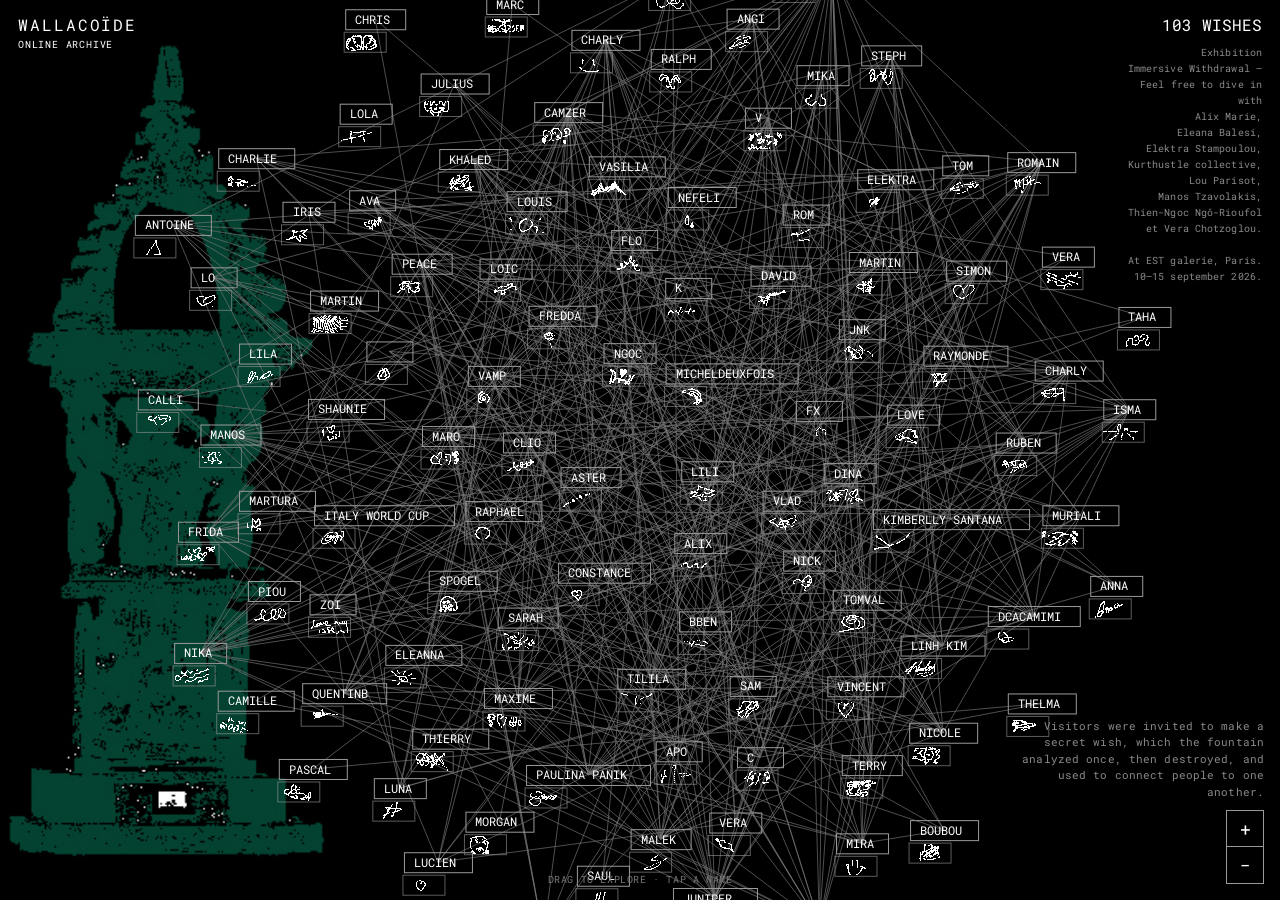
==== commit 77d27ca2: "Update bottom-right note: wish is analyzed once then destroyed Co-Authored-By: Claude Sonnet 5 <nore" ====
--- a/wallacoide/index.html
+++ b/wallacoide/index.html
@@ -154,7 +154,7 @@
   </div>
 </div>
 <div id="hint">DRAG TO EXPLORE · TAP A NAME</div>
-<div id="note">Visitors were invited to make a secret wish, which the fountain analyzed and used to connect people to one another.</div>
+<div id="note">Visitors were invited to make a secret wish, which the fountain analyzed once, then destroyed, and used to connect people to one another.</div>
 <div id="zoom">
   <button id="zoomIn" aria-label="zoom in">+</button>
   <button id="zoomOut" aria-label="zoom out">−</button>
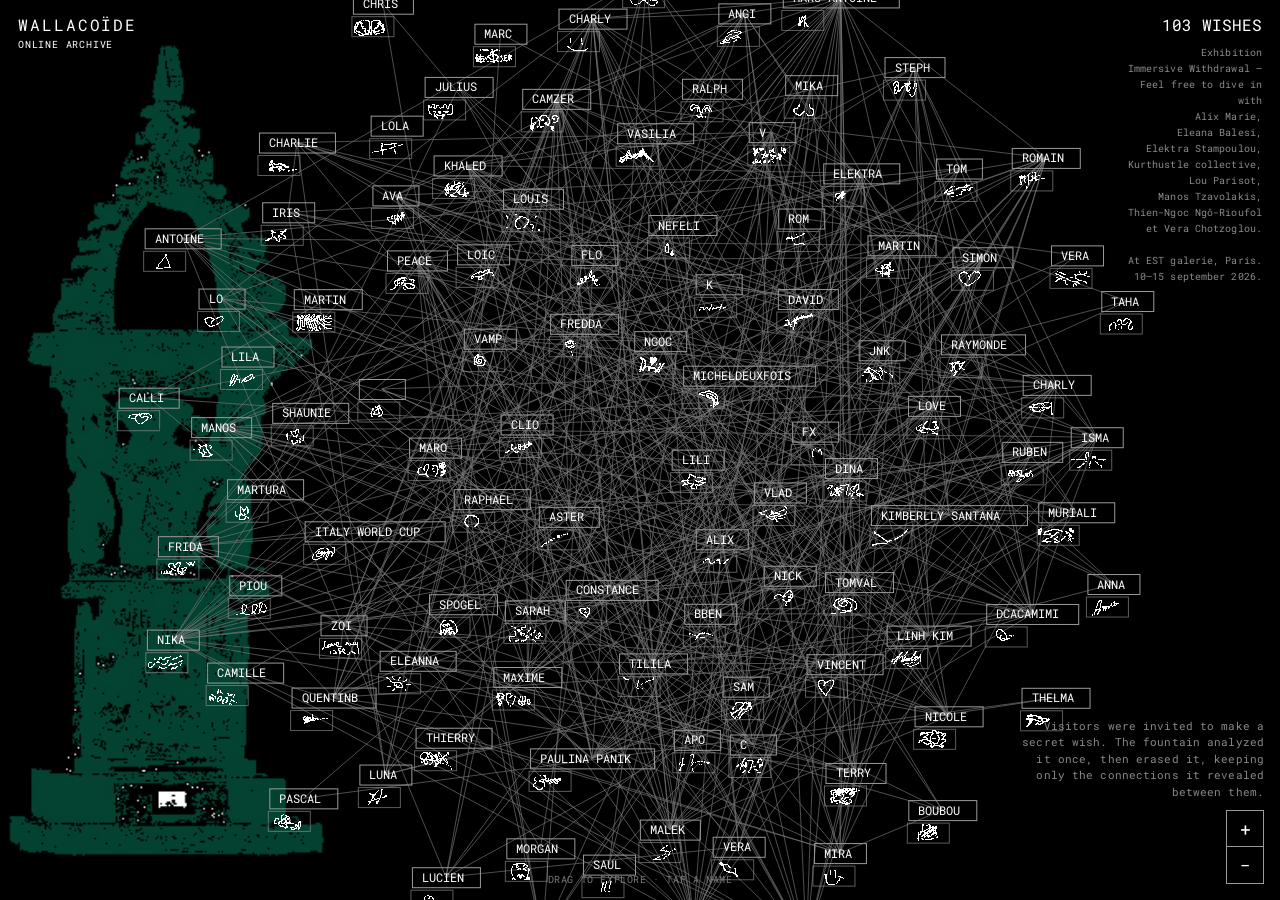
==== commit 6818af38: "Refine bottom-right note wording Co-Authored-By: Claude Sonnet 5 <noreply@anthropic.com> Claude-Sess" ====
--- a/wallacoide/index.html
+++ b/wallacoide/index.html
@@ -154,7 +154,7 @@
   </div>
 </div>
 <div id="hint">DRAG TO EXPLORE · TAP A NAME</div>
-<div id="note">Visitors were invited to make a secret wish, which the fountain analyzed once, then destroyed, and used to connect people to one another.</div>
+<div id="note">Visitors were invited to make a secret wish. The fountain analyzed it once, then erased it, keeping only the connections it revealed between them.</div>
 <div id="zoom">
   <button id="zoomIn" aria-label="zoom in">+</button>
   <button id="zoomOut" aria-label="zoom out">−</button>
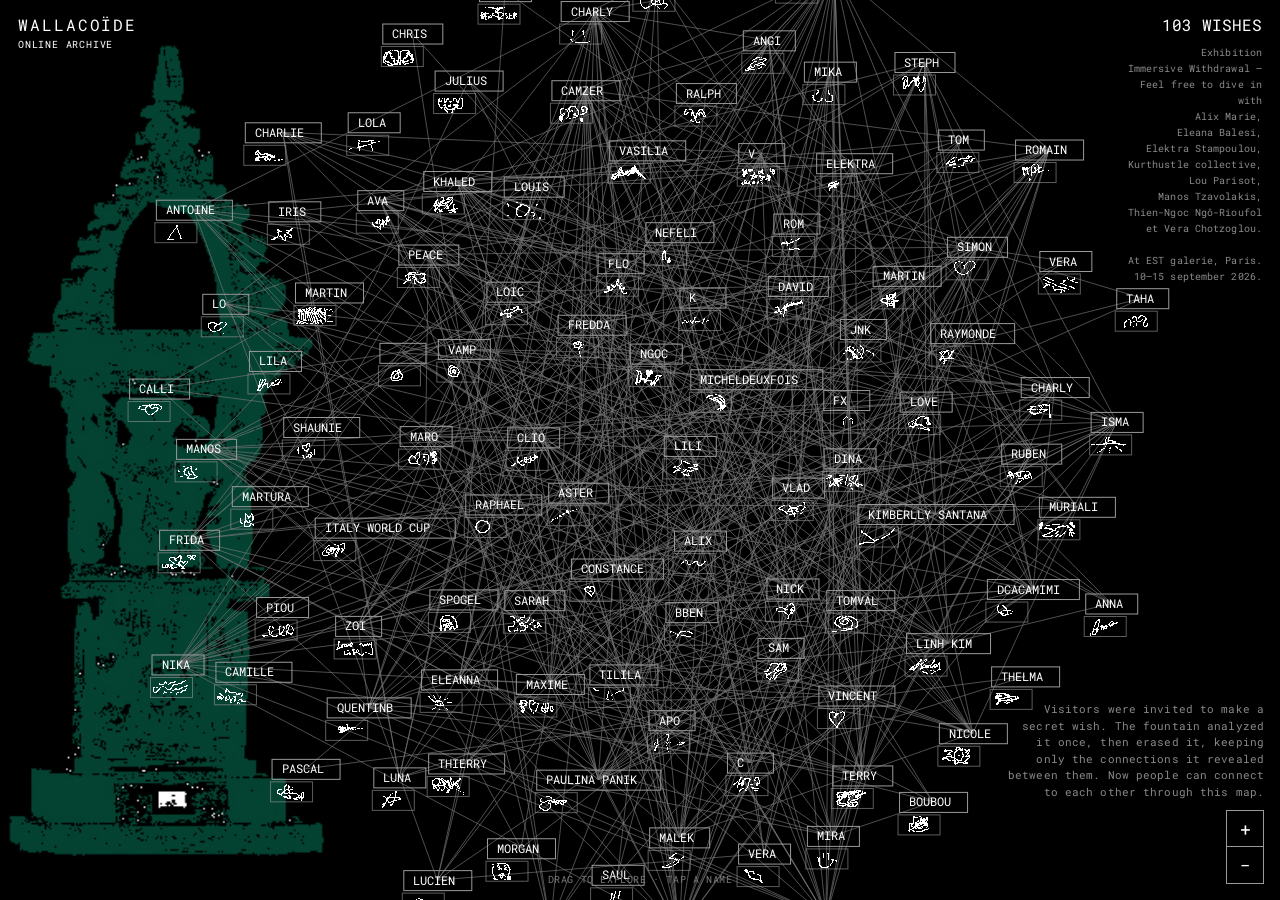
==== commit 11b9ccae: "Add closing sentence to bottom-right note Co-Authored-By: Claude Sonnet 5 <noreply@anthropic.com> Cl" ====
--- a/wallacoide/index.html
+++ b/wallacoide/index.html
@@ -154,7 +154,7 @@
   </div>
 </div>
 <div id="hint">DRAG TO EXPLORE · TAP A NAME</div>
-<div id="note">Visitors were invited to make a secret wish. The fountain analyzed it once, then erased it, keeping only the connections it revealed between them.</div>
+<div id="note">Visitors were invited to make a secret wish. The fountain analyzed it once, then erased it, keeping only the connections it revealed between them. Now people can connect to each other through this map.</div>
 <div id="zoom">
   <button id="zoomIn" aria-label="zoom in">+</button>
   <button id="zoomOut" aria-label="zoom out">−</button>
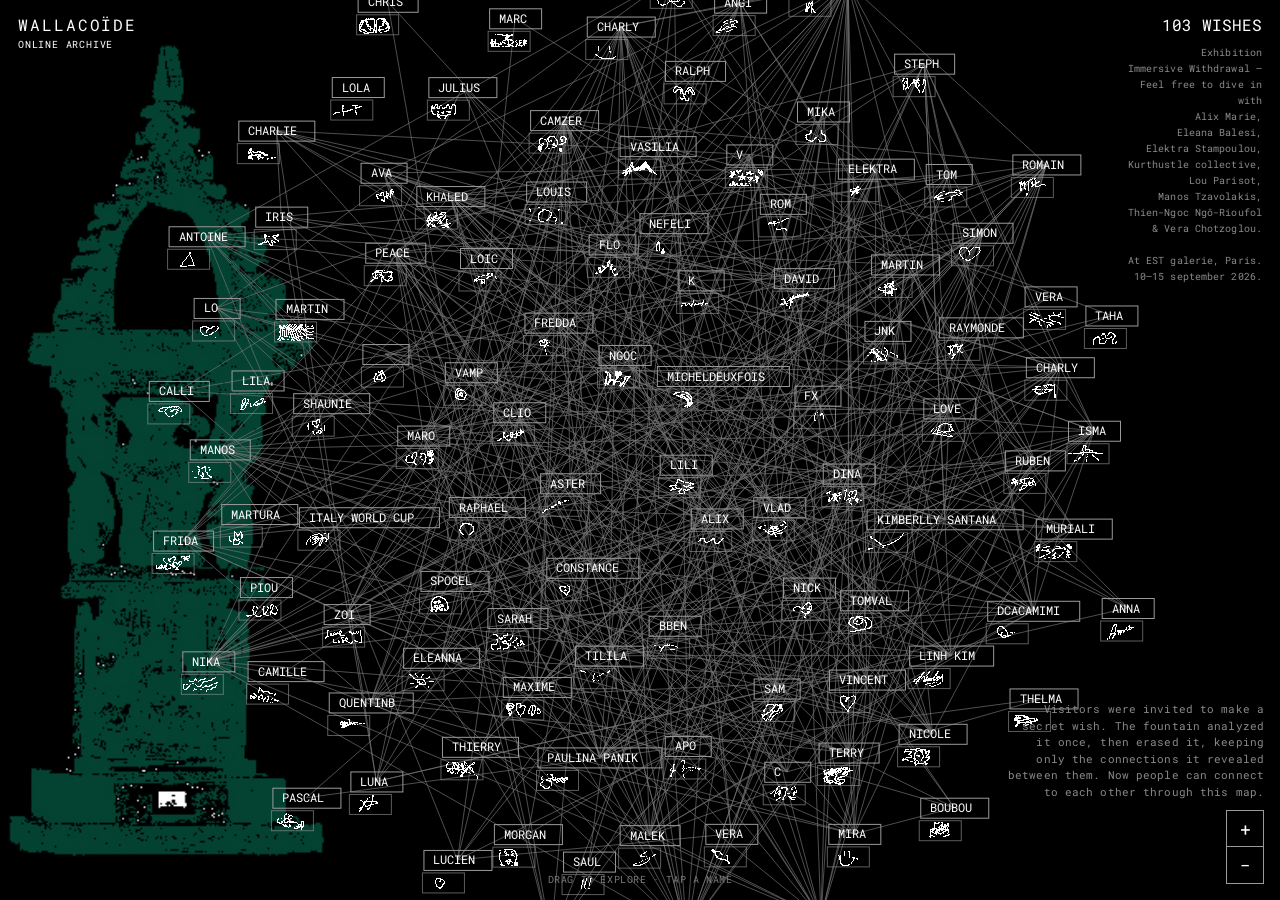
==== commit 6f33e31e: "Replace "et" with "&" before the last artist name in credits Co-Authored-By: Claude Sonnet 5 <norepl" ====
--- a/wallacoide/index.html
+++ b/wallacoide/index.html
@@ -148,7 +148,7 @@
       Lou Parisot,<br>
       Manos Tzavolakis,<br>
       Thien-Ngoc Ngô-Rioufol<br>
-      et Vera Chotzoglou.<br><br>
+      &amp; Vera Chotzoglou.<br><br>
       At EST galerie, Paris.<br>
       10–15 september 2026.</div>
   </div>
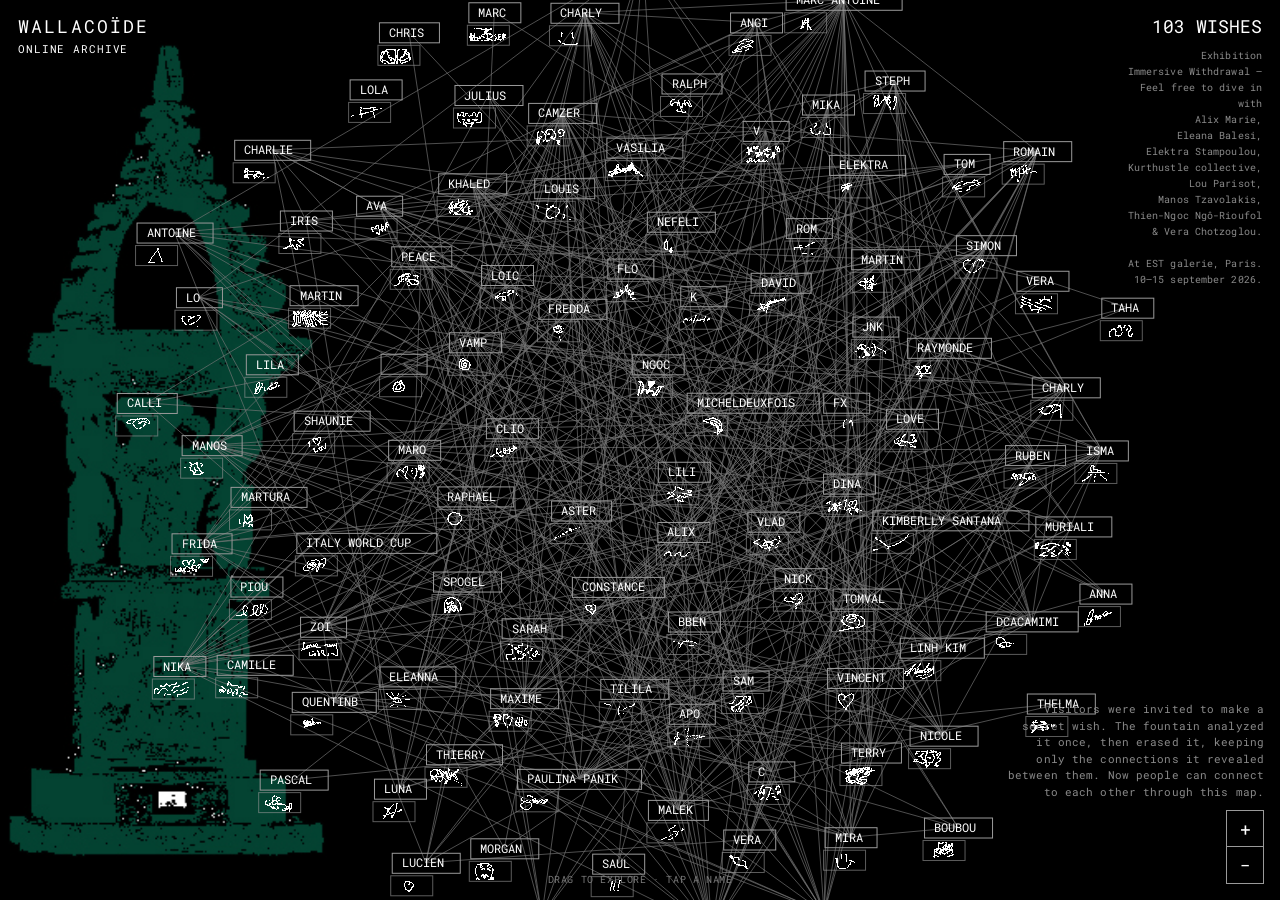
==== commit bd30dc8b: "Slightly enlarge WALLACOÏDE title and ONLINE ARCHIVE text Co-Authored-By: Claude Sonnet 5 <noreply@a" ====
--- a/wallacoide/index.html
+++ b/wallacoide/index.html
@@ -18,10 +18,10 @@
     display:flex; justify-content:space-between; align-items:flex-start;
     pointer-events:none; z-index:5;
   }
-  #titre h1 { margin:0; font-size:16px; font-weight:400; letter-spacing:0.12em; color:#fff; }
+  #titre h1 { margin:0; font-size:18px; font-weight:400; letter-spacing:0.12em; color:#fff; }
   #titre .sub { font-size:10px; color:#9a9a9a; letter-spacing:0.08em; margin-top:3px; }
-  #titre .online { font-size:10px; color:#fff; letter-spacing:0.08em; margin-top:3px; }
-  #compte { font-size:16px; color:#fff; text-align:right; white-space:nowrap; }
+  #titre .online { font-size:11px; color:#fff; letter-spacing:0.08em; margin-top:3px; }
+  #compte { font-size:18px; color:#fff; text-align:right; white-space:nowrap; }
   #credits { font-size:10px; color:#8a8a8a; text-align:right; line-height:1.6; letter-spacing:0.01em;
     max-width:320px; margin-top:10px; }
 
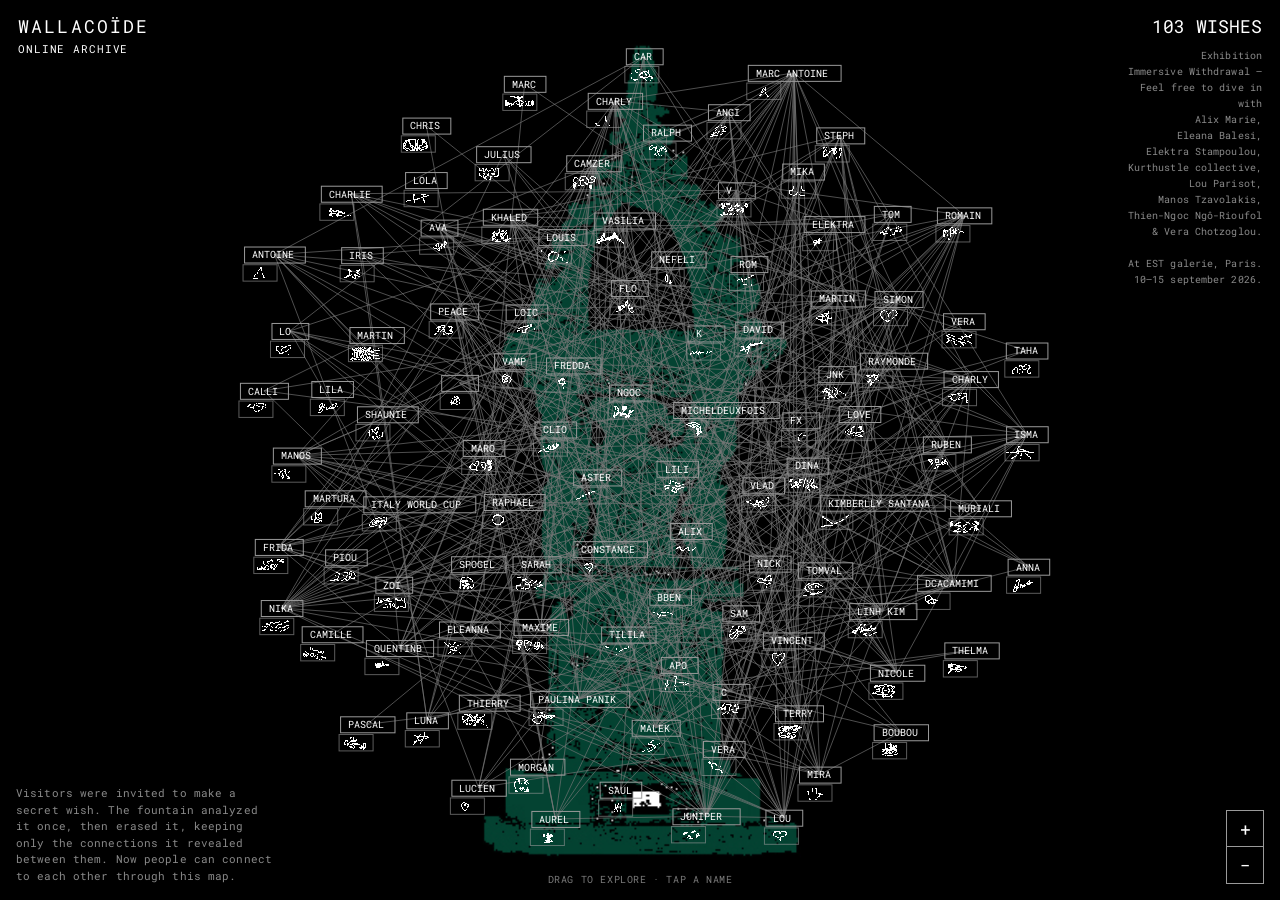
==== commit 6baaa79b: "Center fountain, slightly zoom out constellation on load, move note to bottom-left Co-Authored-By: C" ====
--- a/wallacoide/index.html
+++ b/wallacoide/index.html
@@ -26,12 +26,12 @@
     max-width:320px; margin-top:10px; }
 
   #fontaine {
-    position:fixed; left:0; top:50%; transform:translateY(-50%);
-    height:92vh; width:auto; max-width:42vw; object-fit:contain;
+    position:fixed; left:50%; top:50%; transform:translate(-50%, -50%);
+    height:92vh; width:auto; max-width:60vw; object-fit:contain;
     pointer-events:none; z-index:1;
   }
   @media (max-width: 700px) {
-    #fontaine { height:58vh; max-width:60vw; }
+    #fontaine { height:58vh; max-width:80vw; }
     #credits { max-width:170px; font-size:9px; }
   }
 
@@ -42,12 +42,12 @@
   }
 
   #note {
-    position:fixed; bottom:100px; right:16px; z-index:5;
-    font-size:11px; color:#8a8a8a; text-align:right; line-height:1.5;
+    position:fixed; bottom:16px; left:16px; z-index:5;
+    font-size:11px; color:#8a8a8a; text-align:left; line-height:1.5;
     letter-spacing:0.01em; max-width:260px; pointer-events:none;
   }
   @media (max-width: 700px) {
-    #note { max-width:160px; font-size:10px; bottom:90px; }
+    #note { max-width:160px; font-size:10px; }
   }
 
   #zoom {
@@ -393,7 +393,7 @@
 resize();
 
 let camX = 0, camY = 0;
-let scale = 1;
+let scale = 0.8;
 const SCALE_MIN = 0.3, SCALE_MAX = 4;
 const CHAR_W = 8, PAD_X = 10;
 // Largeur/hauteur de cadre en unités MONDE (indépendantes du zoom) —
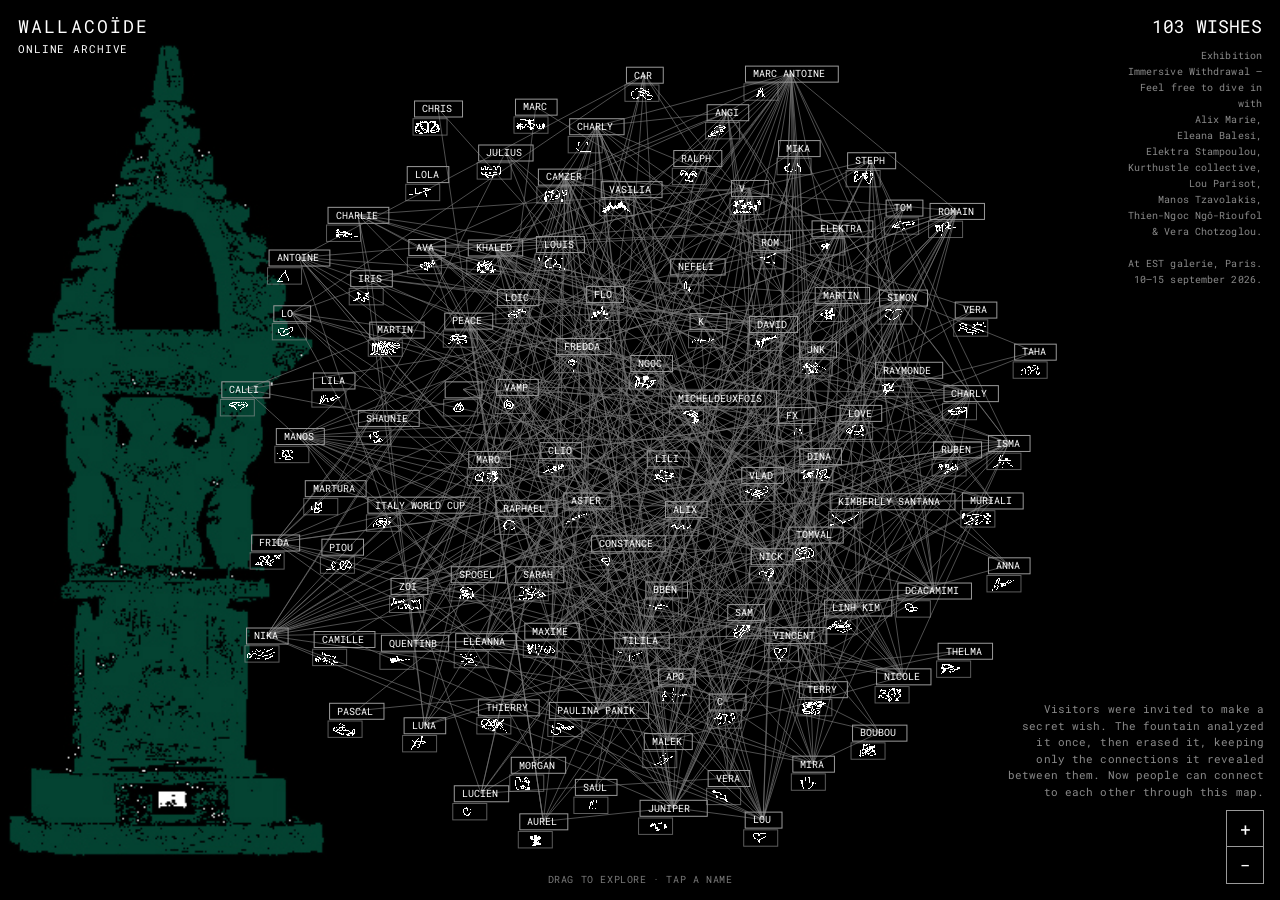
==== commit c005dbc7: "Revert fountain/note positions to previous layout, keep the smaller default zoom Co-Authored-By: Cla" ====
--- a/wallacoide/index.html
+++ b/wallacoide/index.html
@@ -26,12 +26,12 @@
     max-width:320px; margin-top:10px; }
 
   #fontaine {
-    position:fixed; left:50%; top:50%; transform:translate(-50%, -50%);
-    height:92vh; width:auto; max-width:60vw; object-fit:contain;
+    position:fixed; left:0; top:50%; transform:translateY(-50%);
+    height:92vh; width:auto; max-width:42vw; object-fit:contain;
     pointer-events:none; z-index:1;
   }
   @media (max-width: 700px) {
-    #fontaine { height:58vh; max-width:80vw; }
+    #fontaine { height:58vh; max-width:60vw; }
     #credits { max-width:170px; font-size:9px; }
   }
 
@@ -42,12 +42,12 @@
   }
 
   #note {
-    position:fixed; bottom:16px; left:16px; z-index:5;
-    font-size:11px; color:#8a8a8a; text-align:left; line-height:1.5;
+    position:fixed; bottom:100px; right:16px; z-index:5;
+    font-size:11px; color:#8a8a8a; text-align:right; line-height:1.5;
     letter-spacing:0.01em; max-width:260px; pointer-events:none;
   }
   @media (max-width: 700px) {
-    #note { max-width:160px; font-size:10px; }
+    #note { max-width:160px; font-size:10px; bottom:90px; }
   }
 
   #zoom {
